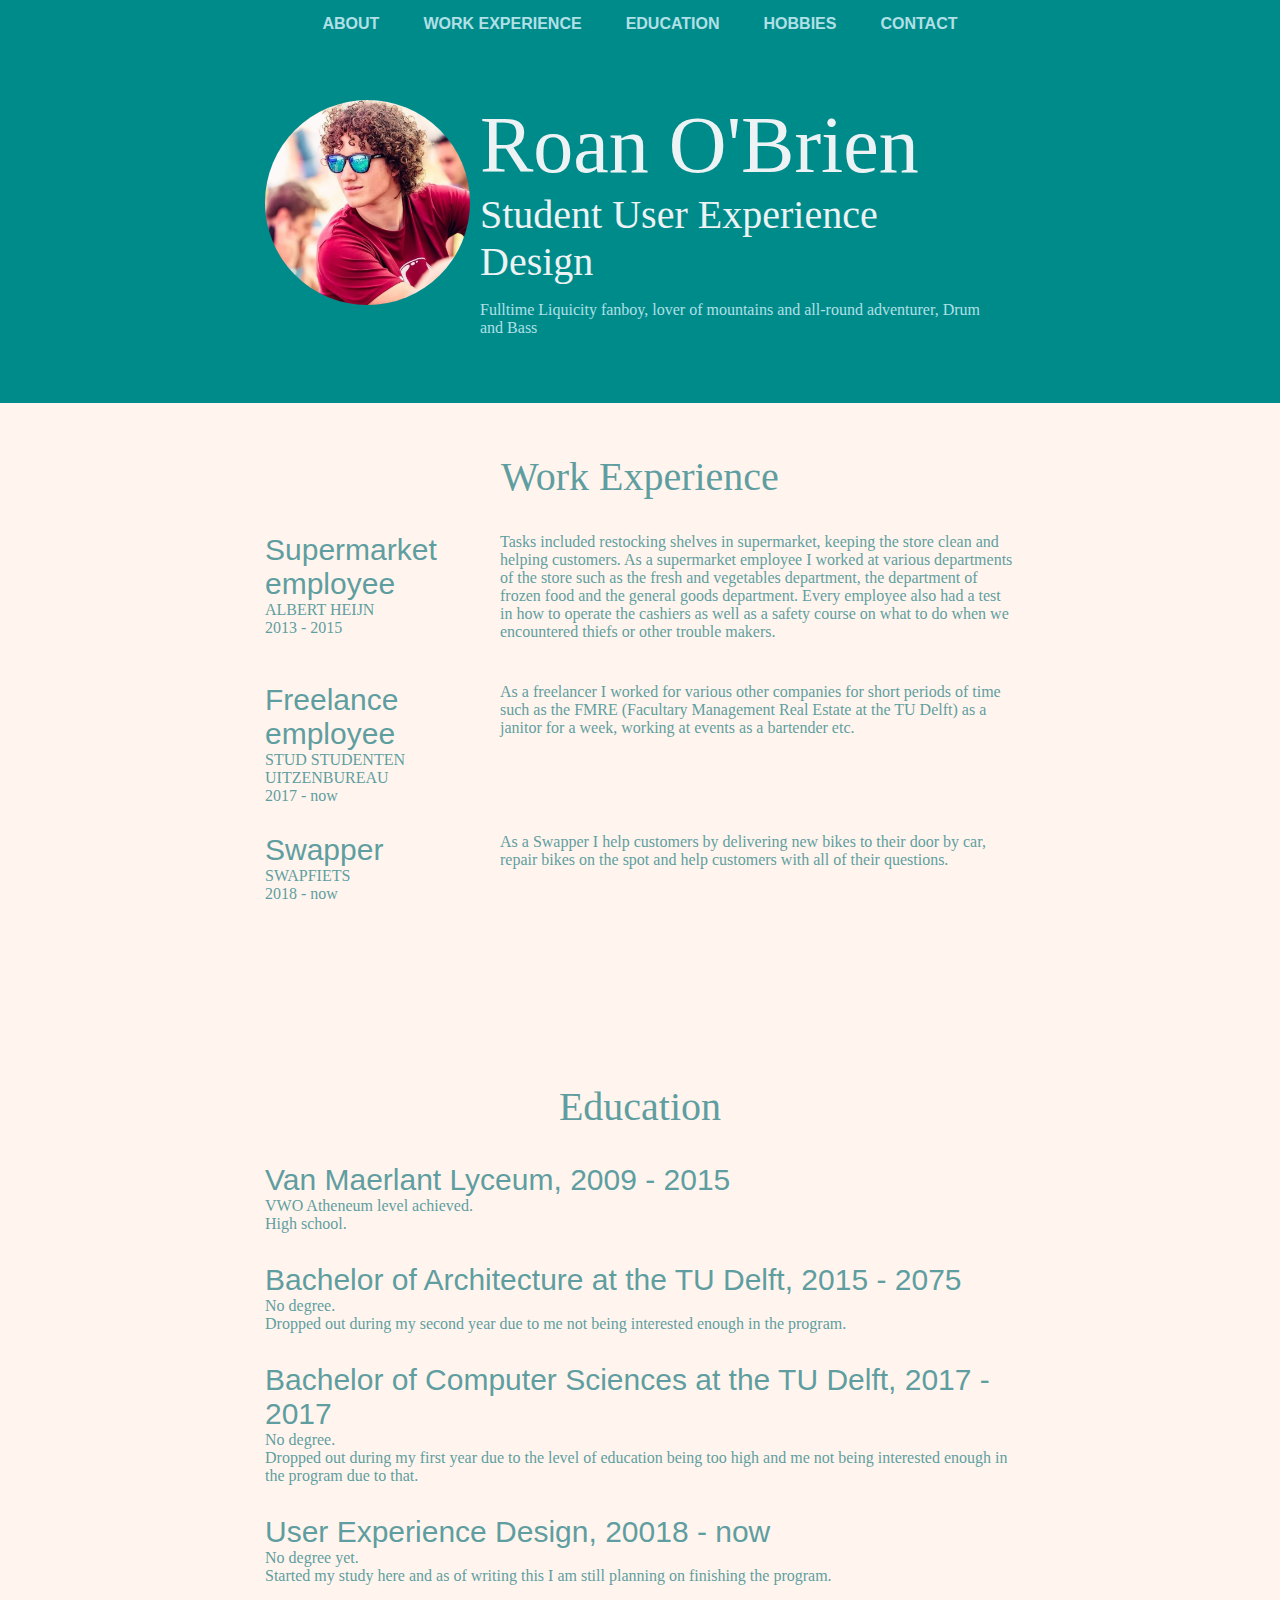
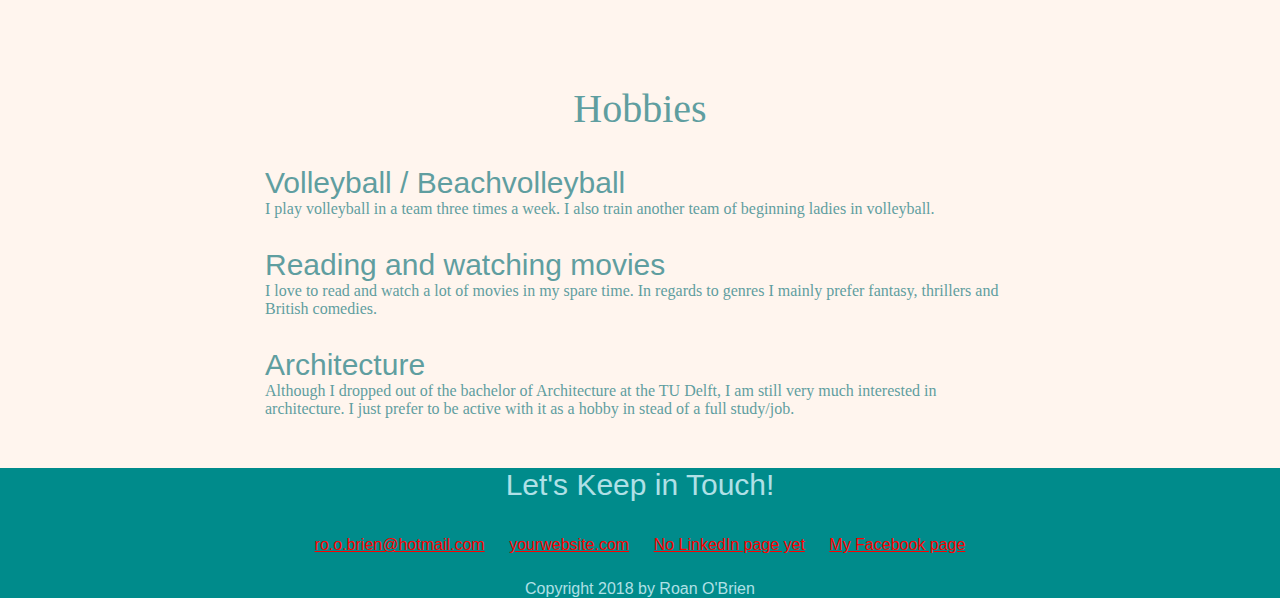
==== index.html @ 3ba65b80 "chapter 1 of training 2" ====
<!DOCTYPE html>
<html lang="en">

<head>
    <meta charset="UTF-8">
    <meta name="viewport" content="width=device-width, initial-scale=1.0">
    <title>Roan O'Brien | Resume</title>
    <link href="https://fonts.googleapis.com/css?family=Kumar+One+Outline|Monoton|Tangerine" rel="stylesheet">
    <link rel="stylesheet" href="css/styles.css">
</head>

<body>
    <!-- // Intro -->
    <header id="about">
        <nav>
            <a href="#about">About</a>
            <a href="#work">Work Experience</a>
            <a href="#education">Education</a>
            <a href="#hobbies">Hobbies</a>
            <a href="#contact">Contact</a>
        </nav>
        <div class="content-wrap">
            <img class="profile-img column-narrow" src="images/pfliquicity.jpg" alt="Roan O'Brien">
            <div class="column-wide">
                <h1>Roan O'Brien</h1>
                <h2>Student User Experience Design</h2>
                <p>Fulltime Liquicity fanboy, lover of mountains and all-round adventurer, Drum and Bass</p>
            </div>
        </div>
    </header>

    <main>
        <!-- // Work Experience -->
        <section id="work" class="work">
            <div class="content-wrap">
                <h2 class="titleBackground">Work Experience</h2>
                <!-- Job Details: copy this whole block to add more jobs -->

                <div class="column-narrow">
                    <h3>Supermarket employee</h3>
                    <p class="uppercase">Albert Heijn</p>
                    <p>2013 - 2015</p>
                </div>

                <div class="column-wide job-description">
                    <p>Tasks included restocking shelves in supermarket, keeping the store clean and helping customers. As a supermarket employee I worked at various departments of the store such as the fresh and vegetables department, the department of frozen food and the general goods department. Every employee also had a test in how to operate the cashiers as well as a safety course on what to do when we encountered thiefs or other trouble makers. </p>
                </div>
            
            
                <div class="column-narrow">
                    <h3>Freelance employee</h3>
                    <p class="uppercase">Stud Studenten Uitzenbureau</p>
                    <p>2017 - now</p>
                </div>

                <div class="column-wide job-description">
                    <p>As a freelancer I worked for various other companies for short periods of time such as the FMRE (Facultary Management Real Estate at the TU Delft) as a janitor for a week, working at events as a bartender etc.</p>
                </div>
           
            
                <div class="column-narrow">
                    <h3>Swapper</h3>
                    <p class="uppercase">Swapfiets</p>
                    <p>2018 - now</p>
                </div>

                <div class="column-wide job-description">
                    <p>As a Swapper I help customers by delivering new bikes to their door by car, repair bikes on the spot and help customers with all of their questions.</p>
                </div>
                <!-- end of Job Details block. -->
            </div>
        </section>


        <!-- // Education -->
        <section id="education" class="education">
            <div class="content-wrap">
                <h2 class="titleBackground">Education</h2>

                <!-- School details: copy this whole block to add more schools. -->
                <h3>Van Maerlant Lyceum, 2009 - 2015</h3>
                <p>VWO Atheneum level achieved.</p>

                <p>High school.</p>

                <h3>Bachelor of Architecture at the TU Delft, 2015 - 2075</h3>
                <p>No degree.</p>

                <p>Dropped out during my second year due to me not being interested enough in the program.</p>

                <h3>Bachelor of Computer Sciences at the TU Delft, 2017 - 2017</h3>
                <p>No degree.</p>

                <p>Dropped out during my first year due to the level of education being too high and me not being interested enough in the program due to that.</p>

                <h3>User Experience Design, 20018 - now</h3>
                <p>No degree yet.</p>

                <p>Started my study here and as of writing this I am still planning on finishing the program.</p>
                <!-- End of school details. -->
            </div>
        </section>

        <section id="hobbies" class="hobbies">
            <div class="content-wrap">
                <h2 class="titleBackground">Hobbies</h2>

                <h3>Volleyball / Beachvolleyball</h3>
                <p>I play volleyball in a team three times a week. I also train another team of beginning ladies in volleyball.</p>

                <h3>Reading and watching movies</h3>
                <p>I love to read and watch a lot of movies in my spare time. In regards to genres I mainly prefer fantasy, thrillers and British comedies.</p>

                <h3>Architecture</h3>
                <p>Although I dropped out of the bachelor of Architecture at the TU Delft, I am still very much interested in architecture. I just prefer to be active with it as a hobby in stead of a full study/job.</p>
            </div>
        </section>
    </main>

    <!-- // Footer & contact info -->
    <footer id="contact">
        <h2 class="footerText">Let's Keep in Touch!</h2>

        <!-- Social media and contact links. Add or remove any networks. -->
        <div class="contact-info">
            <a href="mailto:ro.o.brien@hotmail.com">ro.o.brien@hotmail.com</a>
            <a href="http://yourwebsite.com" target="_blank">yourwebsite.com</a>
            <a href="#" target="_blank">No LinkedIn page yet</a>
            <a href="https://www.facebook.com/robo1357" target="_blank">My Facebook page</a>
        </div>

        <p>Copyright 2018 by Roan O'Brien</p>
    </footer>
</body>

</html>
---- css/styles.css ----
/* Global styles 
------------------------------------*/
/* border box fix */
html {
    box-sizing: border-box;
}

*,
*:before,
*:after {
    box-sizing: inherit;
}

body {
    font-family: 'Times New Roman', sans-serif;
    margin: 0;
    color: cadetblue;
}

a {
    color: red;
}

a:hover {
    text-decoration: none;
    color: white;
}

h1,
h2 {
    font-family: 'Algerian', cursive;
    font-weight: 400;
}

h1 {
    font-size: 80px;
}

h2 {
    font-size: 40px;
    margin-top: 0;
}

h3 {
    font-family: 'Arial', cursive;
    font-weight: 400;
    font-size: 30px;
    margin: 0;
}

.content-wrap {
    max-width: 850px;
    margin: 0 auto;
    padding: 50px;
    overflow: hidden;
}

.column-narrow {
    width: 30%;
    float: left;
    min-height: 150px;
}

.column-wide {
    width: 70%;
    float: left;
    min-height: 150px;
    padding-left: 10px;
}
.uppercase {
    text-transform: uppercase;
}


/* Header & Footer 
------------------------------------*/
header,
footer {
    background: Darkcyan;
    color: powderblue;
}

header h1,
header h2 {
    color: #EDF2F4;
    margin: 0;
}

/* Header styles only */
header {
    padding-top: 50px;
}

.profile-img {
    width: 205px;
    height: 205px;
    border-radius: 50%;
    float: left;
}

/* Footer styles only */
footer {
    text-align: center;
    font-family: 'Arial', cursive;
}

.contact-info a {
    padding: 10px;
    display: inline-block;
}

/*navigation
------------------------------------*/
nav {
    text-align: center;
    background: darkcyan;
    position: fixed;
    top: 0;
    width: 100%;
}
nav a {
    display: inline-block;
    padding: 15px 20px;
    text-decoration: none;
    text-transform: uppercase;
    font-weight: bold;
    font-family: 'Arial', sans-serif;
    color: powderblue;
}

/* Work Experience
------------------------------------*/
.work {
    background: seashell;
}
h3 ~ p {
    margin: 0;
}
.job-description p:first-of-type {
    margin-top: 0;
}


/* Education
------------------------------------*/
.education {
    background: seashell;
}
p + h3 {
    margin-top: 30px;
}


/* Hobbies
------------------------------------*/
.hobbies {
    background: seashell;
    margin: 0px;
}


/* Title background 
------------------------------------*/
.titleBackground {
    background: seashell;
    text-align: center;
}


.footerText {
    font-family: 'Arial', cursive;
    font-size: 30px;
}
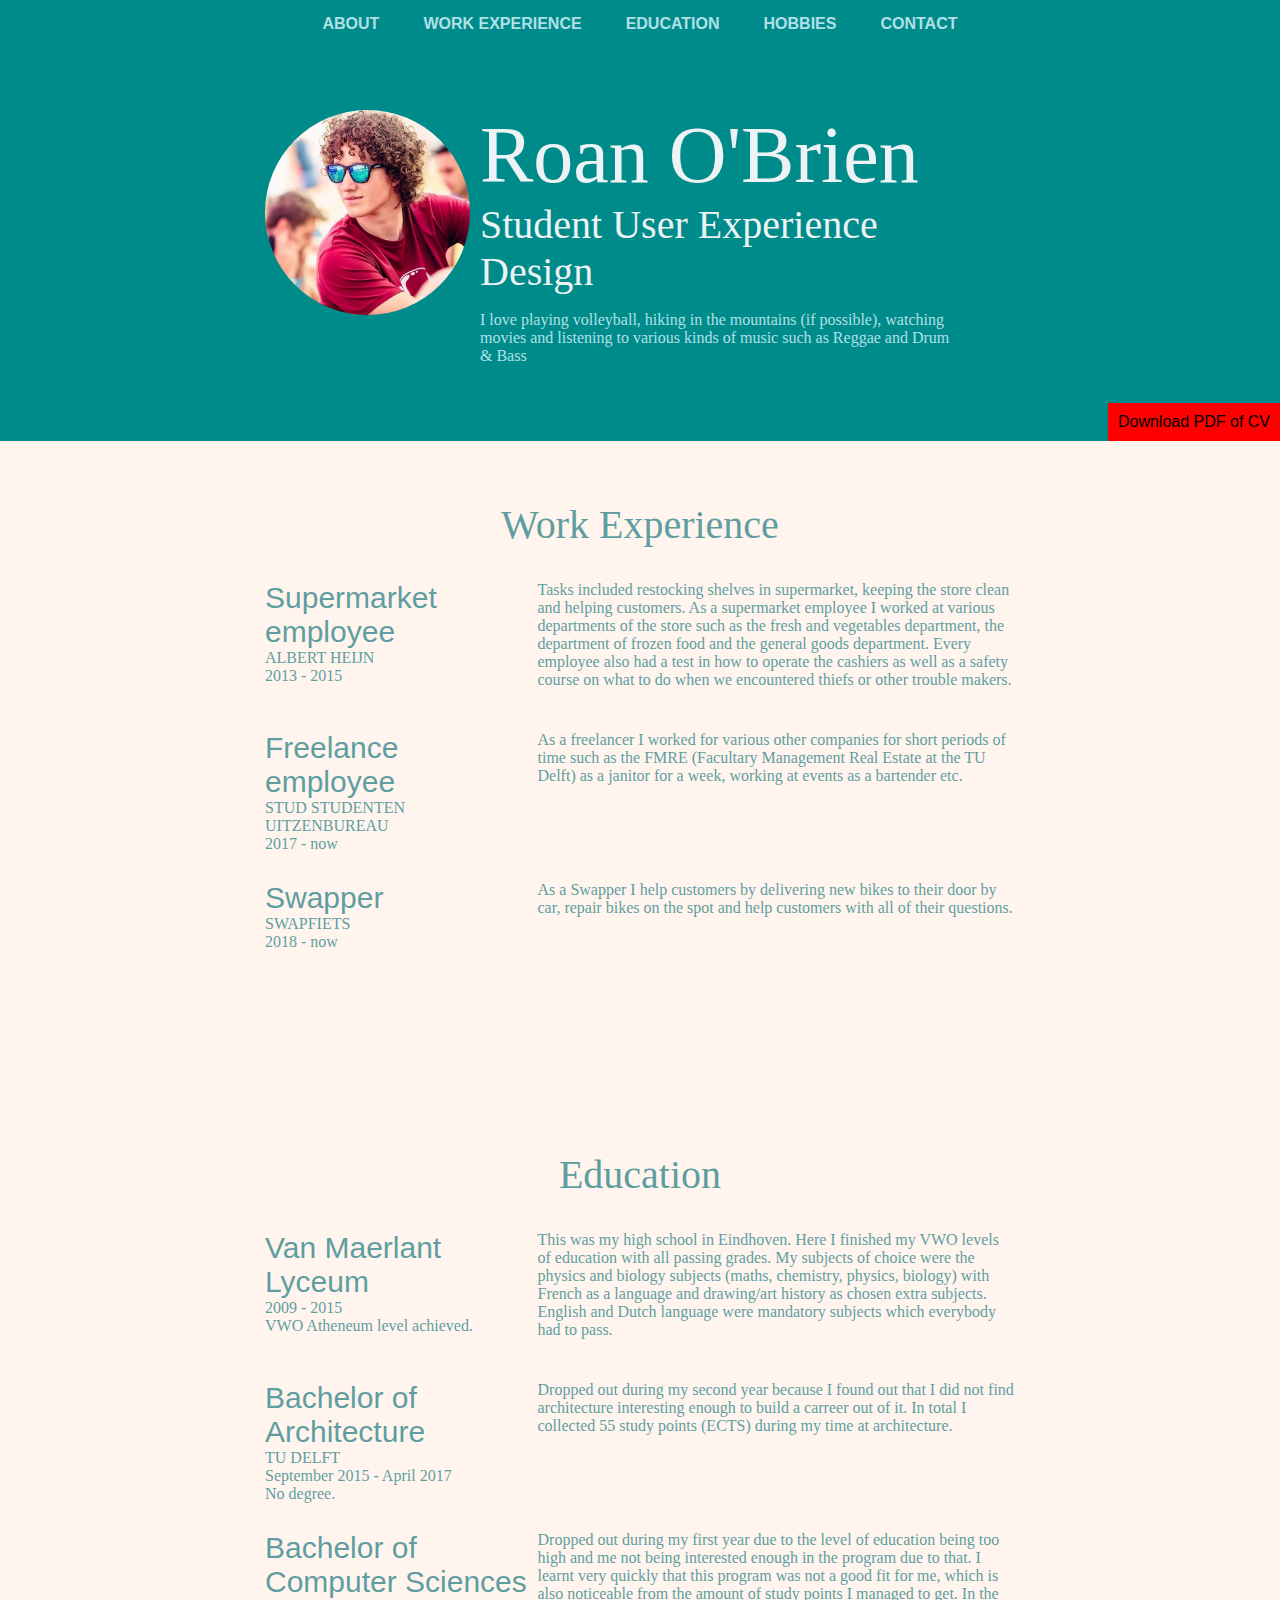
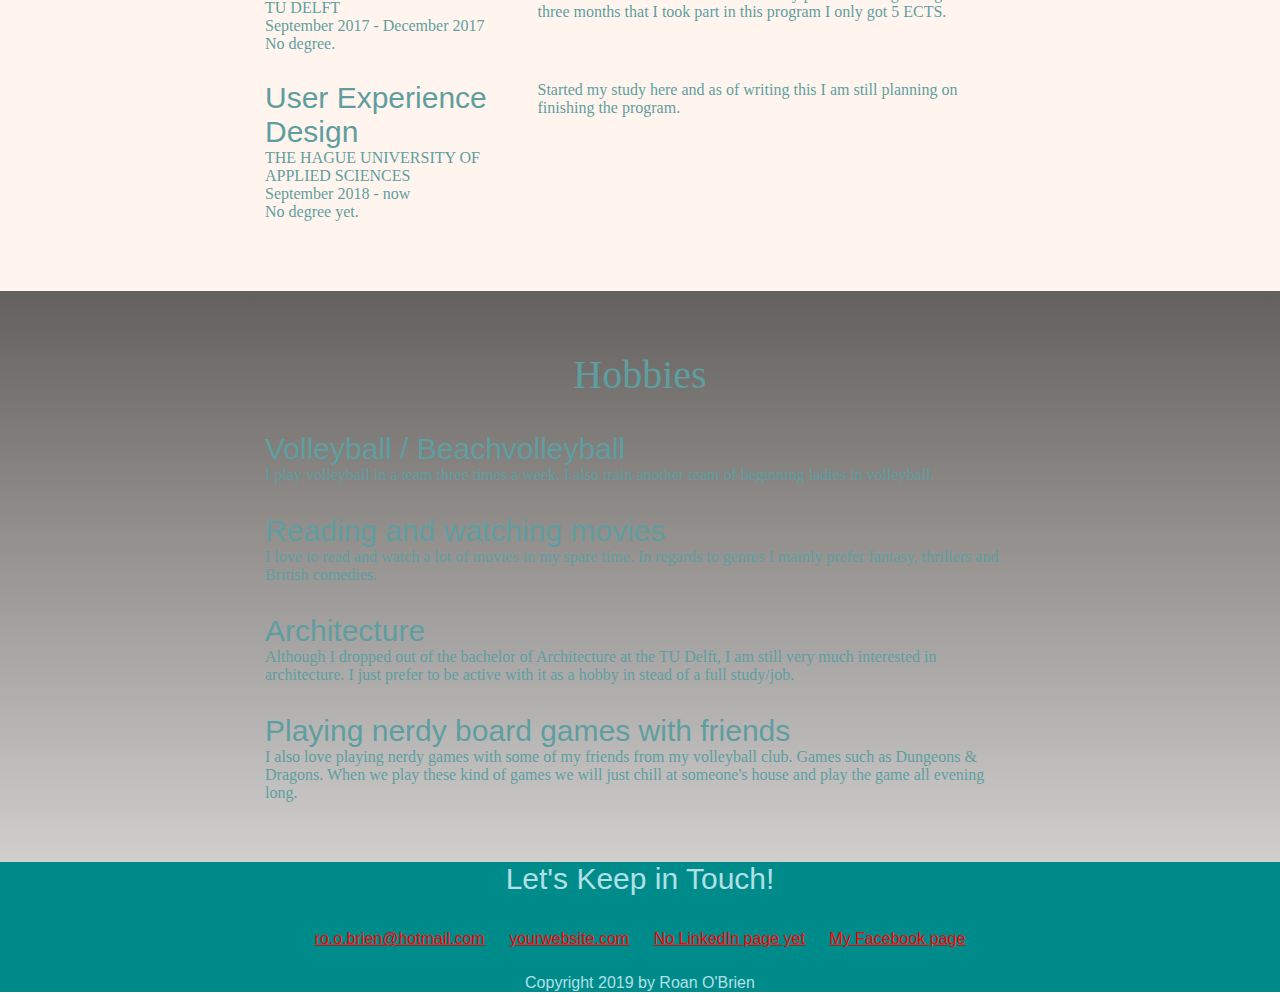
==== commit 586fcdcd: "First commit" ====
--- a/index.html
+++ b/index.html
@@ -20,13 +20,14 @@
             <a href="#contact">Contact</a>
         </nav>
         <div class="content-wrap">
-            <img class="profile-img column-narrow" src="images/pfliquicity.jpg" alt="Roan O'Brien">
+            <img class="profile-img" src="images/pfliquicity.jpg" alt="Roan O'Brien">
             <div class="column-wide">
                 <h1>Roan O'Brien</h1>
                 <h2>Student User Experience Design</h2>
-                <p>Fulltime Liquicity fanboy, lover of mountains and all-round adventurer, Drum and Bass</p>
+                <p>I love playing volleyball, hiking in the mountains (if possible), watching movies and listening to various kinds of music such as Reggae and Drum &amp; Bass</p>
             </div>
         </div>
+        <a href="CVroan.pdf" class="btn download" target="_blank">Download PDF of CV</a>
     </header>
 
     <main>
@@ -45,8 +46,8 @@
                 <div class="column-wide job-description">
                     <p>Tasks included restocking shelves in supermarket, keeping the store clean and helping customers. As a supermarket employee I worked at various departments of the store such as the fresh and vegetables department, the department of frozen food and the general goods department. Every employee also had a test in how to operate the cashiers as well as a safety course on what to do when we encountered thiefs or other trouble makers. </p>
                 </div>
-            
-            
+
+
                 <div class="column-narrow">
                     <h3>Freelance employee</h3>
                     <p class="uppercase">Stud Studenten Uitzenbureau</p>
@@ -56,8 +57,8 @@
                 <div class="column-wide job-description">
                     <p>As a freelancer I worked for various other companies for short periods of time such as the FMRE (Facultary Management Real Estate at the TU Delft) as a janitor for a week, working at events as a bartender etc.</p>
                 </div>
-           
-            
+
+
                 <div class="column-narrow">
                     <h3>Swapper</h3>
                     <p class="uppercase">Swapfiets</p>
@@ -78,26 +79,49 @@
                 <h2 class="titleBackground">Education</h2>
 
                 <!-- School details: copy this whole block to add more schools. -->
-                <h3>Van Maerlant Lyceum, 2009 - 2015</h3>
-                <p>VWO Atheneum level achieved.</p>
+                <div class="column-narrow">
+                    <h3>Van Maerlant Lyceum</h3> 
+                    <p>2009 - 2015</p>
+                    <p>VWO Atheneum level achieved.</p>
+                </div>
+                
+                <div class="column-wide job-description">
+                    <p>This was my high school in Eindhoven. Here I finished my VWO levels of education with all passing grades. My subjects of choice were the physics and biology subjects (maths, chemistry, physics, biology) with French as a language and drawing/art history as chosen extra subjects. English and Dutch language were mandatory subjects which everybody had to pass.</p>
+                </div>    
 
-                <p>High school.</p>
+                <div class="column-narrow">
+                    <h3>Bachelor of Architecture</h3>
+                    <p class="uppercase">TU Delft</p>
+                    <p>September 2015 - April 2017</p>
+                    <p>No degree.</p>
+                </div>
 
-                <h3>Bachelor of Architecture at the TU Delft, 2015 - 2075</h3>
-                <p>No degree.</p>
+                <div class="column-wide job-description">
+                    <p>Dropped out during my second year because I found out that I did not find architecture interesting enough to build a carreer out of it. In total I collected 55 study points (ECTS) during my time at architecture. </p>
+                </div>
 
-                <p>Dropped out during my second year due to me not being interested enough in the program.</p>
+                <div class="column-narrow">
+                    <h3>Bachelor of Computer Sciences</h3>
+                    <p class="uppercase">TU Delft</p>
+                    <p>September 2017 - December 2017</p>
+                    <p>No degree.</p>
+                </div>
 
-                <h3>Bachelor of Computer Sciences at the TU Delft, 2017 - 2017</h3>
-                <p>No degree.</p>
+                <div class="column-wide job-description">
+                    <p>Dropped out during my first year due to the level of education being too high and me not being interested enough in the program due to that. I learnt very quickly that this program was not a good fit for me, which is also noticeable from the amount of study points I managed to get. In the three months that I took part in this program I only got 5 ECTS.</p>
+                </div>
 
-                <p>Dropped out during my first year due to the level of education being too high and me not being interested enough in the program due to that.</p>
+                <div class="column-narrow">
+                    <h3>User Experience Design</h3> 
+                    <p class="uppercase">The Hague University of Applied Sciences</p>
+                    <p>September 2018 - now</p>
+                    <p>No degree yet.</p>
+                </div>
 
-                <h3>User Experience Design, 20018 - now</h3>
-                <p>No degree yet.</p>
-
-                <p>Started my study here and as of writing this I am still planning on finishing the program.</p>
+                <div class="column-wide job-description">
+                    <p>Started my study here and as of writing this I am still planning on finishing the program.</p>
                 <!-- End of school details. -->
+                </div>
             </div>
         </section>
 
@@ -113,6 +137,9 @@
 
                 <h3>Architecture</h3>
                 <p>Although I dropped out of the bachelor of Architecture at the TU Delft, I am still very much interested in architecture. I just prefer to be active with it as a hobby in stead of a full study/job.</p>
+                
+                <h3>Playing nerdy board games with friends</h3>
+                <p>I also love playing nerdy games with some of my friends from my volleyball club. Games such as Dungeons &amp; Dragons. When we play these kind of games we will just chill at someone's house and play the game all evening long. </p>
             </div>
         </section>
     </main>
@@ -129,8 +156,8 @@
             <a href="https://www.facebook.com/robo1357" target="_blank">My Facebook page</a>
         </div>
 
-        <p>Copyright 2018 by Roan O'Brien</p>
+        <p>Copyright 2019 by Roan O'Brien</p>
     </footer>
 </body>
 
-</html>
+</html>--- a/css/styles.css
+++ b/css/styles.css
@@ -26,6 +26,10 @@
     color: white;
 }
 
+a:visited {
+    text-decoration: underline;
+}
+
 h1,
 h2 {
     font-family: 'Algerian', cursive;
@@ -51,24 +55,21 @@
 .content-wrap {
     max-width: 850px;
     margin: 0 auto;
-    padding: 50px;
+    padding: 60px 50px;
     overflow: hidden;
 }
 
-.column-narrow {
-    width: 30%;
-    float: left;
-    min-height: 150px;
-}
-
-.column-wide {
-    width: 70%;
-    float: left;
-    min-height: 150px;
-    padding-left: 10px;
-}
 .uppercase {
     text-transform: uppercase;
+}
+
+.btn {
+    text-decoration: none;
+    background: red;
+    color: black;
+    padding: 10px;
+    display: inline-block;
+    font-family: 'Arial', sans-serif;
 }
 
 
@@ -86,9 +87,11 @@
     margin: 0;
 }
 
+
 /* Header styles only */
 header {
     padding-top: 50px;
+    position: relative;
 }
 
 .profile-img {
@@ -98,6 +101,13 @@
     float: left;
 }
 
+.download {
+    position: absolute;
+    bottom: 0;
+    right: 0;
+}
+
+
 /* Footer styles only */
 footer {
     text-align: center;
@@ -108,6 +118,7 @@
     padding: 10px;
     display: inline-block;
 }
+
 
 /*navigation
 ------------------------------------*/
@@ -118,6 +129,7 @@
     top: 0;
     width: 100%;
 }
+
 nav a {
     display: inline-block;
     padding: 15px 20px;
@@ -128,14 +140,21 @@
     color: powderblue;
 }
 
+nav a:visited {
+    background: black;
+}
+
+
 /* Work Experience
 ------------------------------------*/
 .work {
     background: seashell;
 }
+
 h3 ~ p {
     margin: 0;
 }
+
 .job-description p:first-of-type {
     margin-top: 0;
 }
@@ -146,6 +165,7 @@
 .education {
     background: seashell;
 }
+
 p + h3 {
     margin-top: 30px;
 }
@@ -154,7 +174,8 @@
 /* Hobbies
 ------------------------------------*/
 .hobbies {
-    background: seashell;
+    background: linear-gradient(rgba(100, 96, 93, 2.0), rgba(100, 96, 93, 0.3)), url(../images/boodlogo.jpg) no-repeat fixed;
+    background-size: cover;
     margin: 0px;
 }
 
@@ -162,7 +183,6 @@
 /* Title background 
 ------------------------------------*/
 .titleBackground {
-    background: seashell;
     text-align: center;
 }
 
@@ -171,3 +191,33 @@
     font-family: 'Arial', cursive;
     font-size: 30px;
 }
+
+
+/* Media Queries
+------------------------------------*/
+@media (min-width: 900px) {
+
+    .column-narrow {
+        width: 35%;
+        float: left;
+        min-height: 150px;
+    }
+
+    .column-wide {
+        width: 65%;
+        float: left;
+        min-height: 150px;
+        padding-left: 10px;
+    }
+}
+
+@media (max-width: 899px) {
+    header {
+        text-align: center;
+    }
+
+    .profile-img {
+        width: 150px;
+        height: 150px;
+    }
+}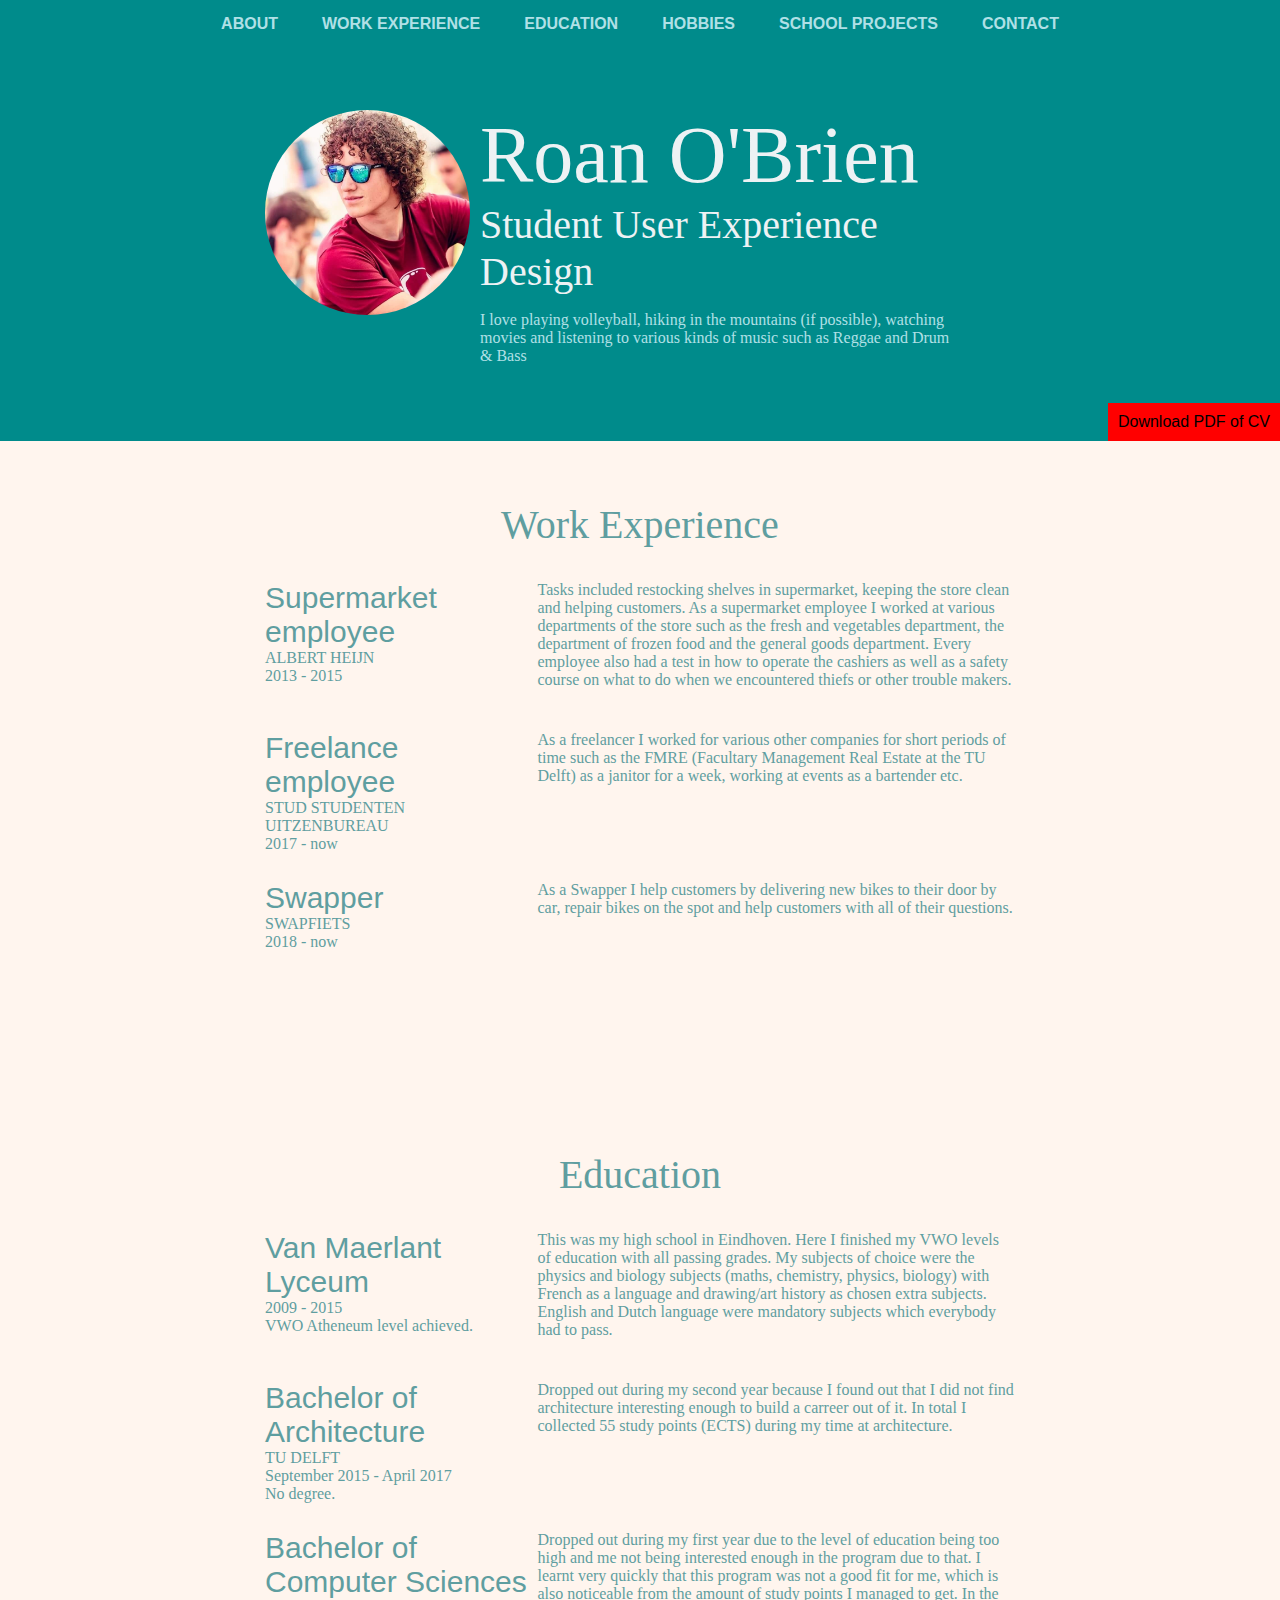
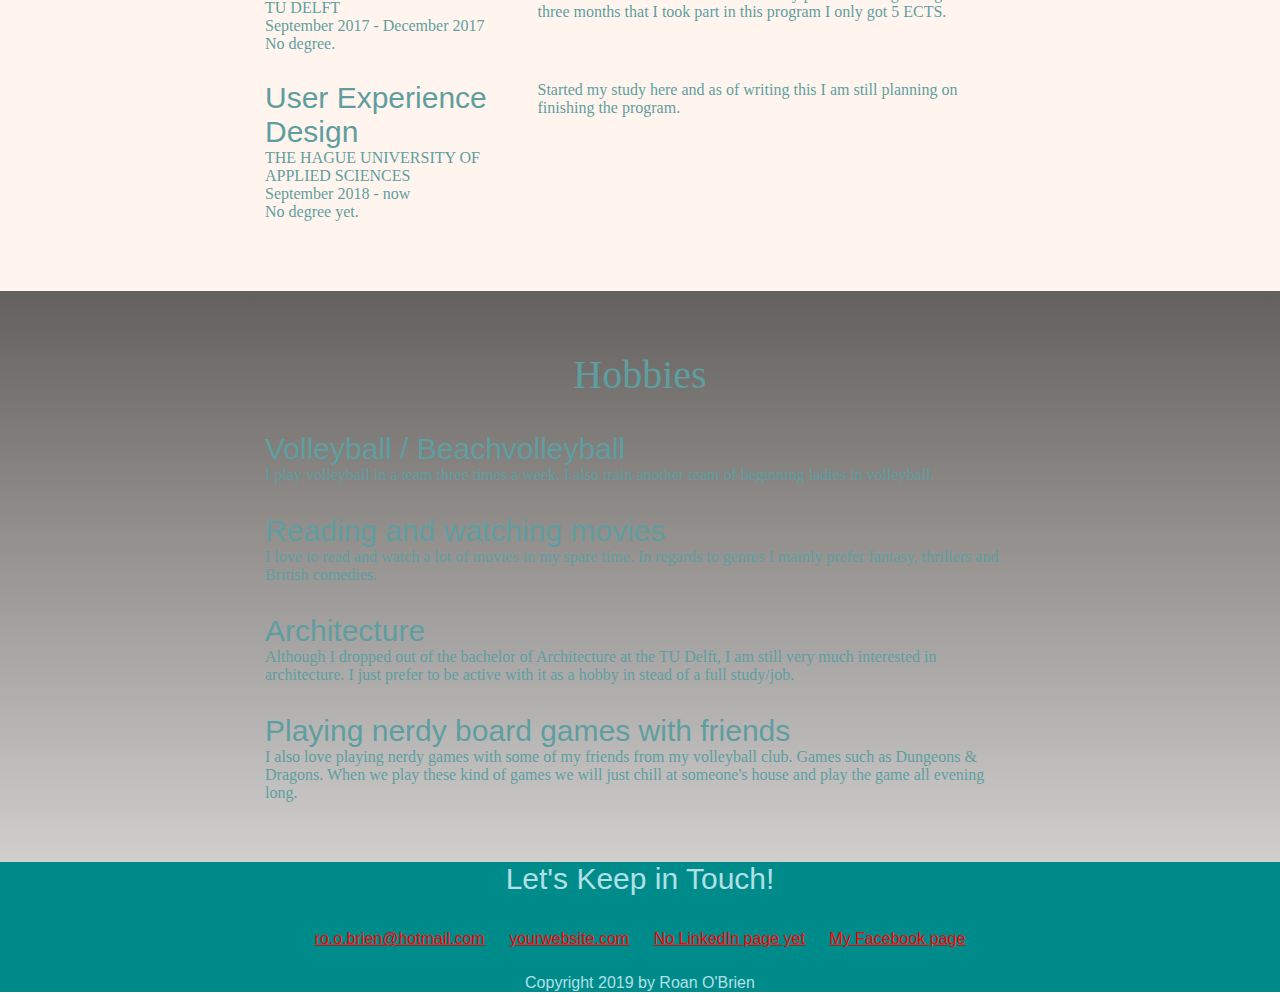
==== commit d368a561: "commit 2" ====
--- a/index.html
+++ b/index.html
@@ -17,6 +17,7 @@
             <a href="#work">Work Experience</a>
             <a href="#education">Education</a>
             <a href="#hobbies">Hobbies</a>
+            <a href="projects.html" title="School projects">School projects</a>
             <a href="#contact">Contact</a>
         </nav>
         <div class="content-wrap">
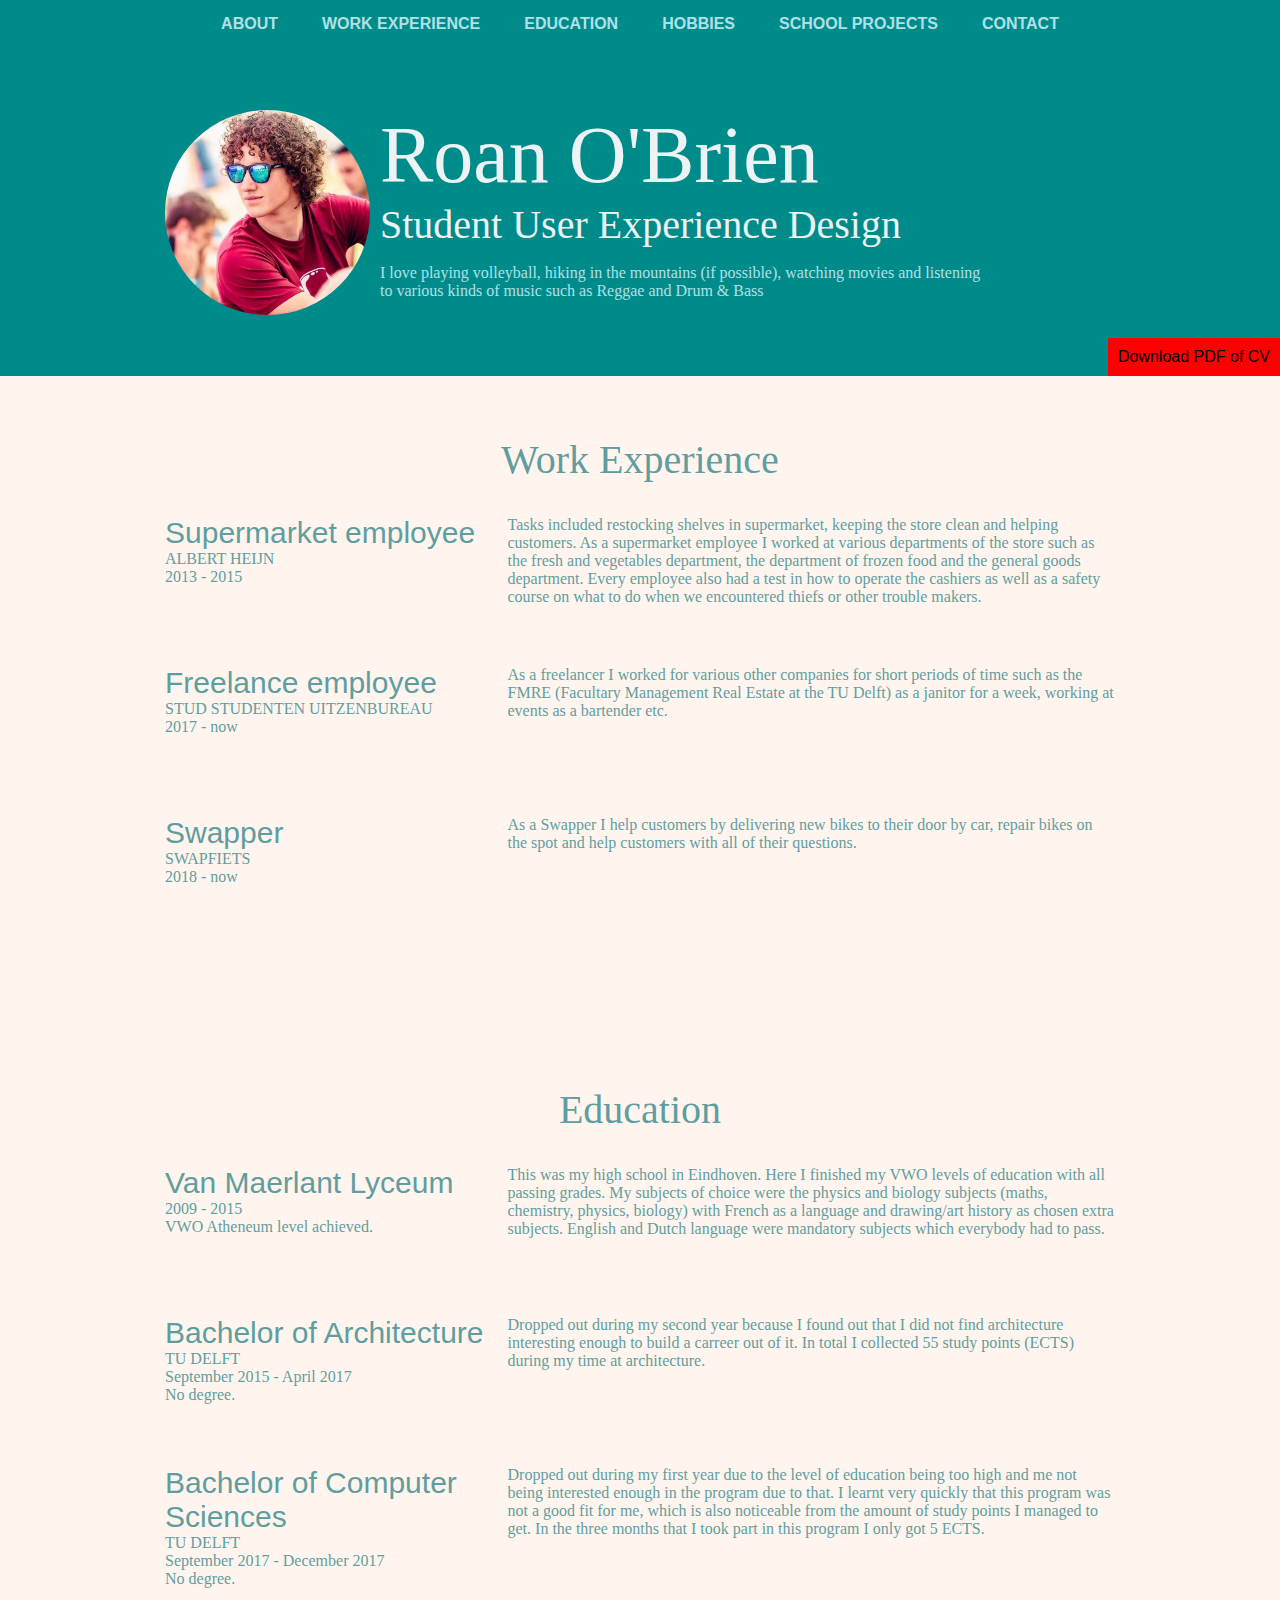
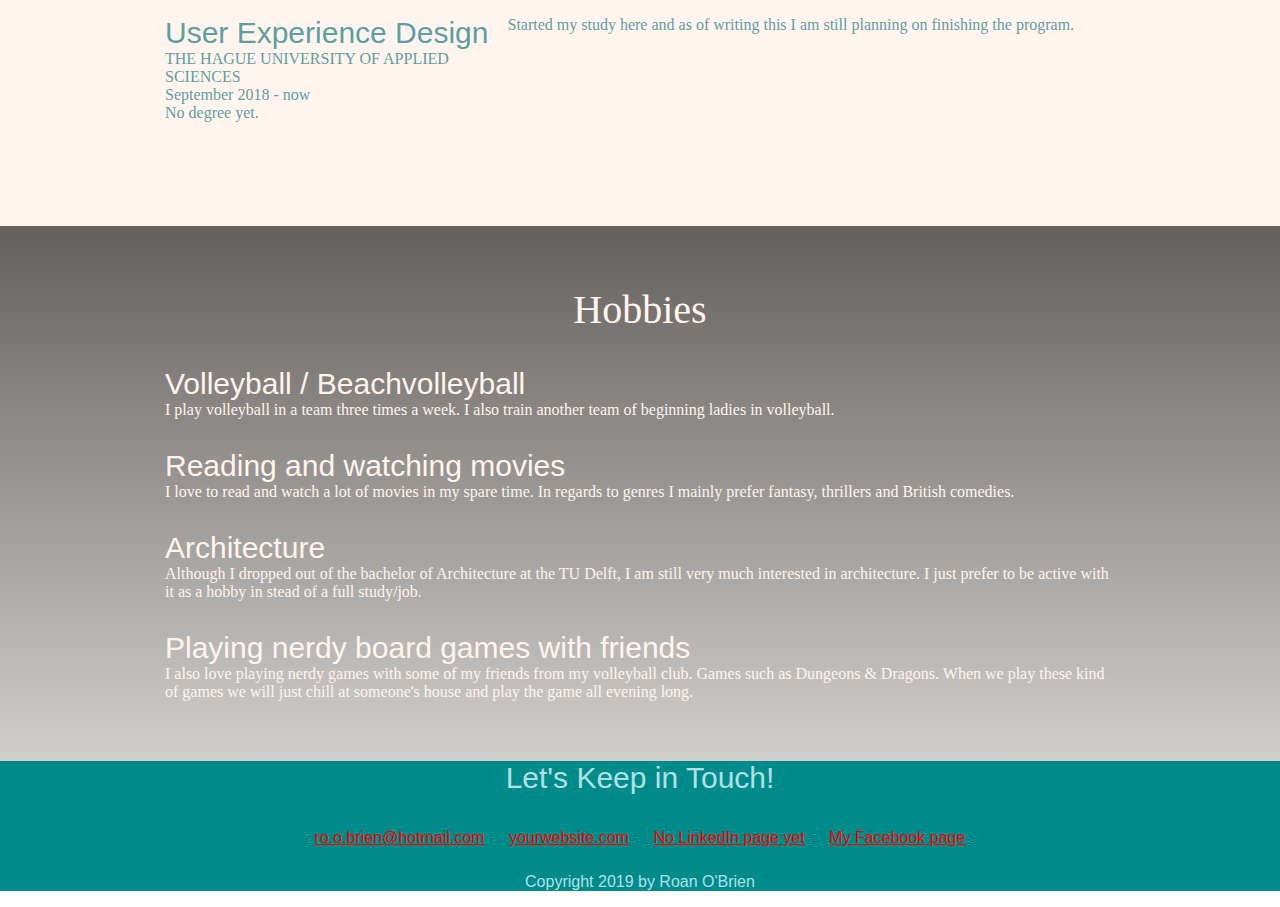
==== commit 2da0ebc5: "added some stuff, did some effects" ====
--- a/index.html
+++ b/index.html
@@ -12,7 +12,7 @@
 <body>
     <!-- // Intro -->
     <header id="about">
-        <nav>
+        <nav class="nav1">
             <a href="#about">About</a>
             <a href="#work">Work Experience</a>
             <a href="#education">Education</a>
@@ -81,14 +81,14 @@
 
                 <!-- School details: copy this whole block to add more schools. -->
                 <div class="column-narrow">
-                    <h3>Van Maerlant Lyceum</h3> 
+                    <h3>Van Maerlant Lyceum</h3>
                     <p>2009 - 2015</p>
                     <p>VWO Atheneum level achieved.</p>
                 </div>
-                
+
                 <div class="column-wide job-description">
                     <p>This was my high school in Eindhoven. Here I finished my VWO levels of education with all passing grades. My subjects of choice were the physics and biology subjects (maths, chemistry, physics, biology) with French as a language and drawing/art history as chosen extra subjects. English and Dutch language were mandatory subjects which everybody had to pass.</p>
-                </div>    
+                </div>
 
                 <div class="column-narrow">
                     <h3>Bachelor of Architecture</h3>
@@ -113,7 +113,7 @@
                 </div>
 
                 <div class="column-narrow">
-                    <h3>User Experience Design</h3> 
+                    <h3>User Experience Design</h3>
                     <p class="uppercase">The Hague University of Applied Sciences</p>
                     <p>September 2018 - now</p>
                     <p>No degree yet.</p>
@@ -121,7 +121,7 @@
 
                 <div class="column-wide job-description">
                     <p>Started my study here and as of writing this I am still planning on finishing the program.</p>
-                <!-- End of school details. -->
+                    <!-- End of school details. -->
                 </div>
             </div>
         </section>
@@ -138,7 +138,7 @@
 
                 <h3>Architecture</h3>
                 <p>Although I dropped out of the bachelor of Architecture at the TU Delft, I am still very much interested in architecture. I just prefer to be active with it as a hobby in stead of a full study/job.</p>
-                
+
                 <h3>Playing nerdy board games with friends</h3>
                 <p>I also love playing nerdy games with some of my friends from my volleyball club. Games such as Dungeons &amp; Dragons. When we play these kind of games we will just chill at someone's house and play the game all evening long. </p>
             </div>
--- a/css/styles.css
+++ b/css/styles.css
@@ -53,10 +53,22 @@
 }
 
 .content-wrap {
-    max-width: 850px;
+    max-width: 1050px;
     margin: 0 auto;
     padding: 60px 50px;
     overflow: hidden;
+}
+
+.content-wrap2 {
+    max-width: 1050px;
+    margin: 0 auto;
+    padding: 60px 0px;
+    overflow: hidden;
+    padding-right: 100px;
+    padding-bottom: 20px;
+}
+.shadow {
+    box-shadow: 0px 8px 16px 8px rgba(0,0,0,0.2);
 }
 
 .uppercase {
@@ -124,10 +136,13 @@
 ------------------------------------*/
 nav {
     text-align: center;
-    background: darkcyan;
     position: fixed;
     top: 0;
     width: 100%;
+}
+
+.nav1 {
+    background: darkcyan;
 }
 
 nav a {
@@ -140,9 +155,24 @@
     color: powderblue;
 }
 
-nav a:visited {
-    background: black;
-}
+nav a:hover {
+    background: cadetblue;
+}
+
+
+.nav2 {
+    background: seashell;
+    color: darkcyan;
+}
+
+.nav2 a {
+    color: darkcyan;
+}
+
+.nav2 a:hover {
+    color: white;
+}
+
 
 
 /* Work Experience
@@ -174,11 +204,50 @@
 /* Hobbies
 ------------------------------------*/
 .hobbies {
-    background: linear-gradient(rgba(100, 96, 93, 2.0), rgba(100, 96, 93, 0.3)), url(../images/boodlogo.jpg) no-repeat fixed;
+    background: linear-gradient(rgba(100, 96, 93, 2.0), rgba(100, 96, 93, 0.3)), url(../images/liquicity.png) no-repeat fixed center;
     background-size: cover;
     margin: 0px;
-}
-
+    color: seashell;
+}
+
+
+.design {
+    background: seashell;
+}
+
+.visual {
+    background: darkcyan;
+    color: seashell;
+}
+
+.bootcamp {
+    background: seashell;
+}
+
+.intro {
+    background: darkcyan;
+    color: seashell;
+}
+
+/*Pictures
+------------------------------------*/
+.pic-left {
+    width: 48%;
+    box-shadow: 0px 8px 16px 8px rgba(0,0,0,0.2);
+}
+
+.pic-right {
+    width: 48%;
+    float: right;
+    box-shadow: 0px 8px 16px 8px rgba(0,0,0,0.2);
+}
+
+.pic-center {
+    display: block;
+    margin-left: auto;
+    margin-right: auto;
+    width: 50%;
+}
 
 /* Title background 
 ------------------------------------*/
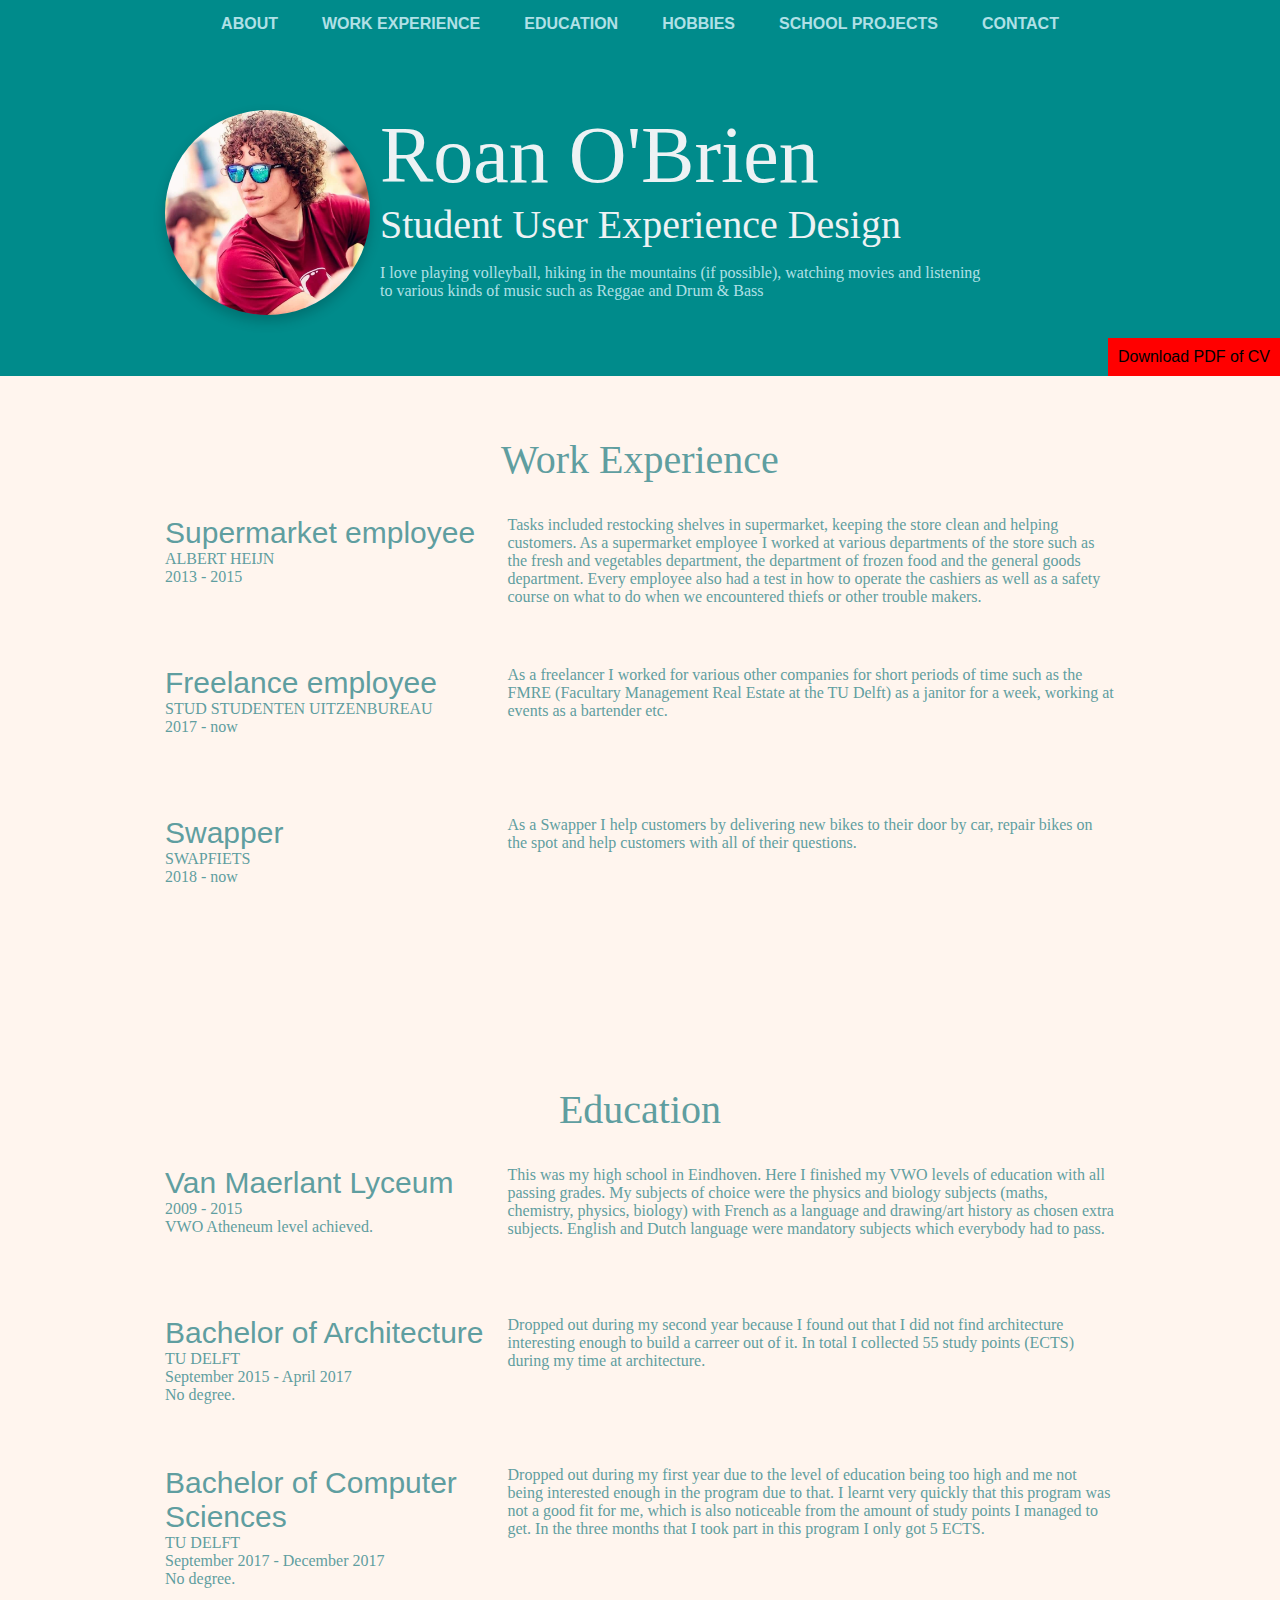
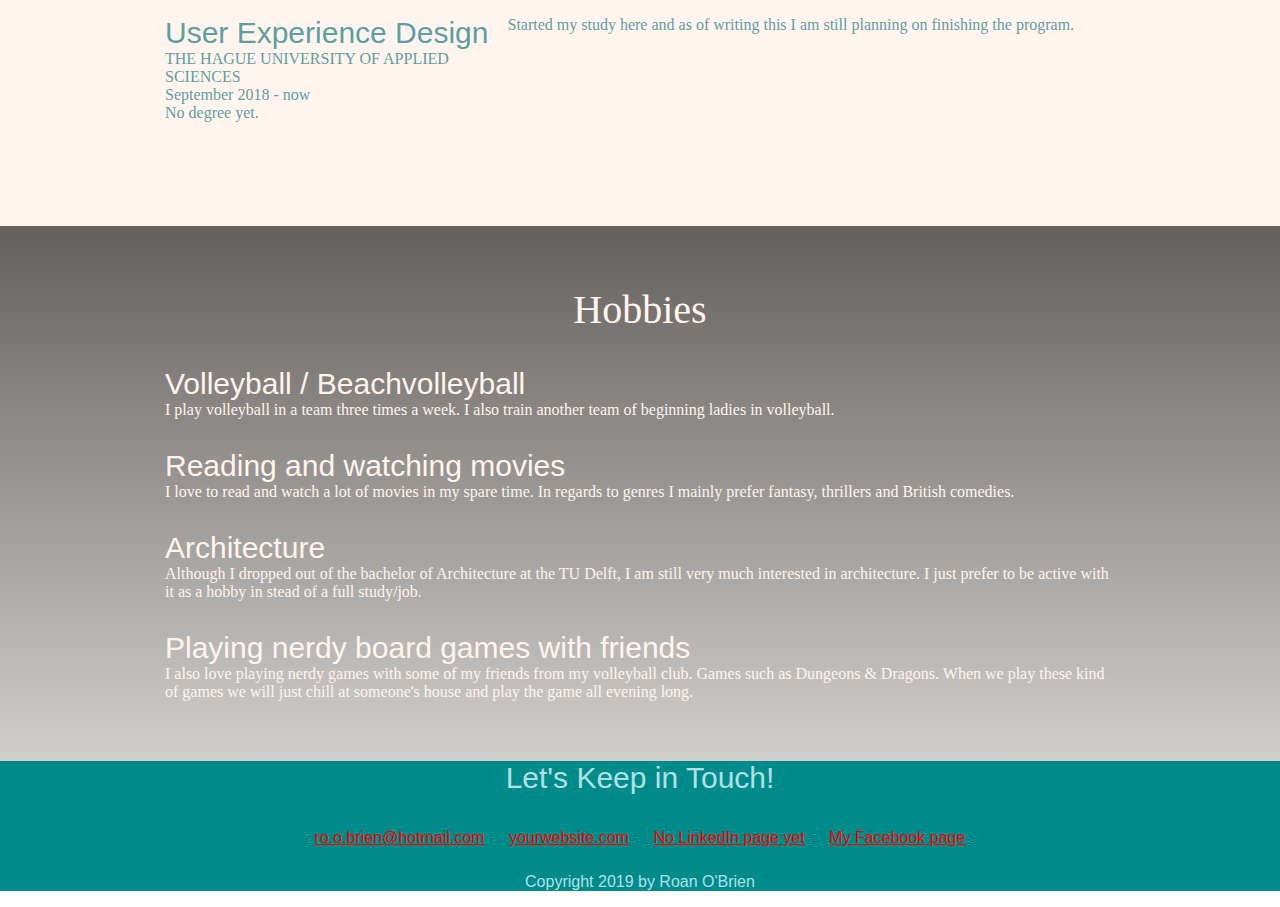
==== commit adb8ba57: "fixing some stuff, adding some stuff" ====
--- a/index.html
+++ b/index.html
@@ -11,7 +11,7 @@
 
 <body>
     <!-- // Intro -->
-    <header id="about">
+    <header class="header" id="about">
         <nav class="nav1">
             <a href="#about">About</a>
             <a href="#work">Work Experience</a>
@@ -21,7 +21,7 @@
             <a href="#contact">Contact</a>
         </nav>
         <div class="content-wrap">
-            <img class="profile-img" src="images/pfliquicity.jpg" alt="Roan O'Brien">
+            <img class="profile-img shadow" src="images/pfliquicity.jpg" alt="Roan O'Brien">
             <div class="column-wide">
                 <h1>Roan O'Brien</h1>
                 <h2>Student User Experience Design</h2>
--- a/css/styles.css
+++ b/css/styles.css
@@ -64,11 +64,11 @@
     margin: 0 auto;
     padding: 60px 0px;
     overflow: hidden;
-    padding-right: 100px;
+    padding-right: 10%;
     padding-bottom: 20px;
 }
 .shadow {
-    box-shadow: 0px 8px 16px 8px rgba(0,0,0,0.2);
+    box-shadow: 0px 6px 13px 0px rgba(0,0,0,0.2);
 }
 
 .uppercase {
@@ -87,7 +87,14 @@
 
 /* Header & Footer 
 ------------------------------------*/
-header,
+.header {
+    background: darkcyan;
+    color: powderblue;
+}
+.header2 {
+    background: seashell;
+    color: powderblue;
+}
 footer {
     background: Darkcyan;
     color: powderblue;
@@ -111,6 +118,16 @@
     height: 205px;
     border-radius: 50%;
     float: left;
+}
+
+.profile-img-small {
+    float: left;
+    position: fixed;
+    width: 40px;
+    height: 40px;
+    border-radius: 50%;
+    margin-left: 50px;
+    margin-top: 4px;
 }
 
 .download {
@@ -159,6 +176,10 @@
     background: cadetblue;
 }
 
+nav img {
+    float: left;
+}
+
 
 .nav2 {
     background: seashell;
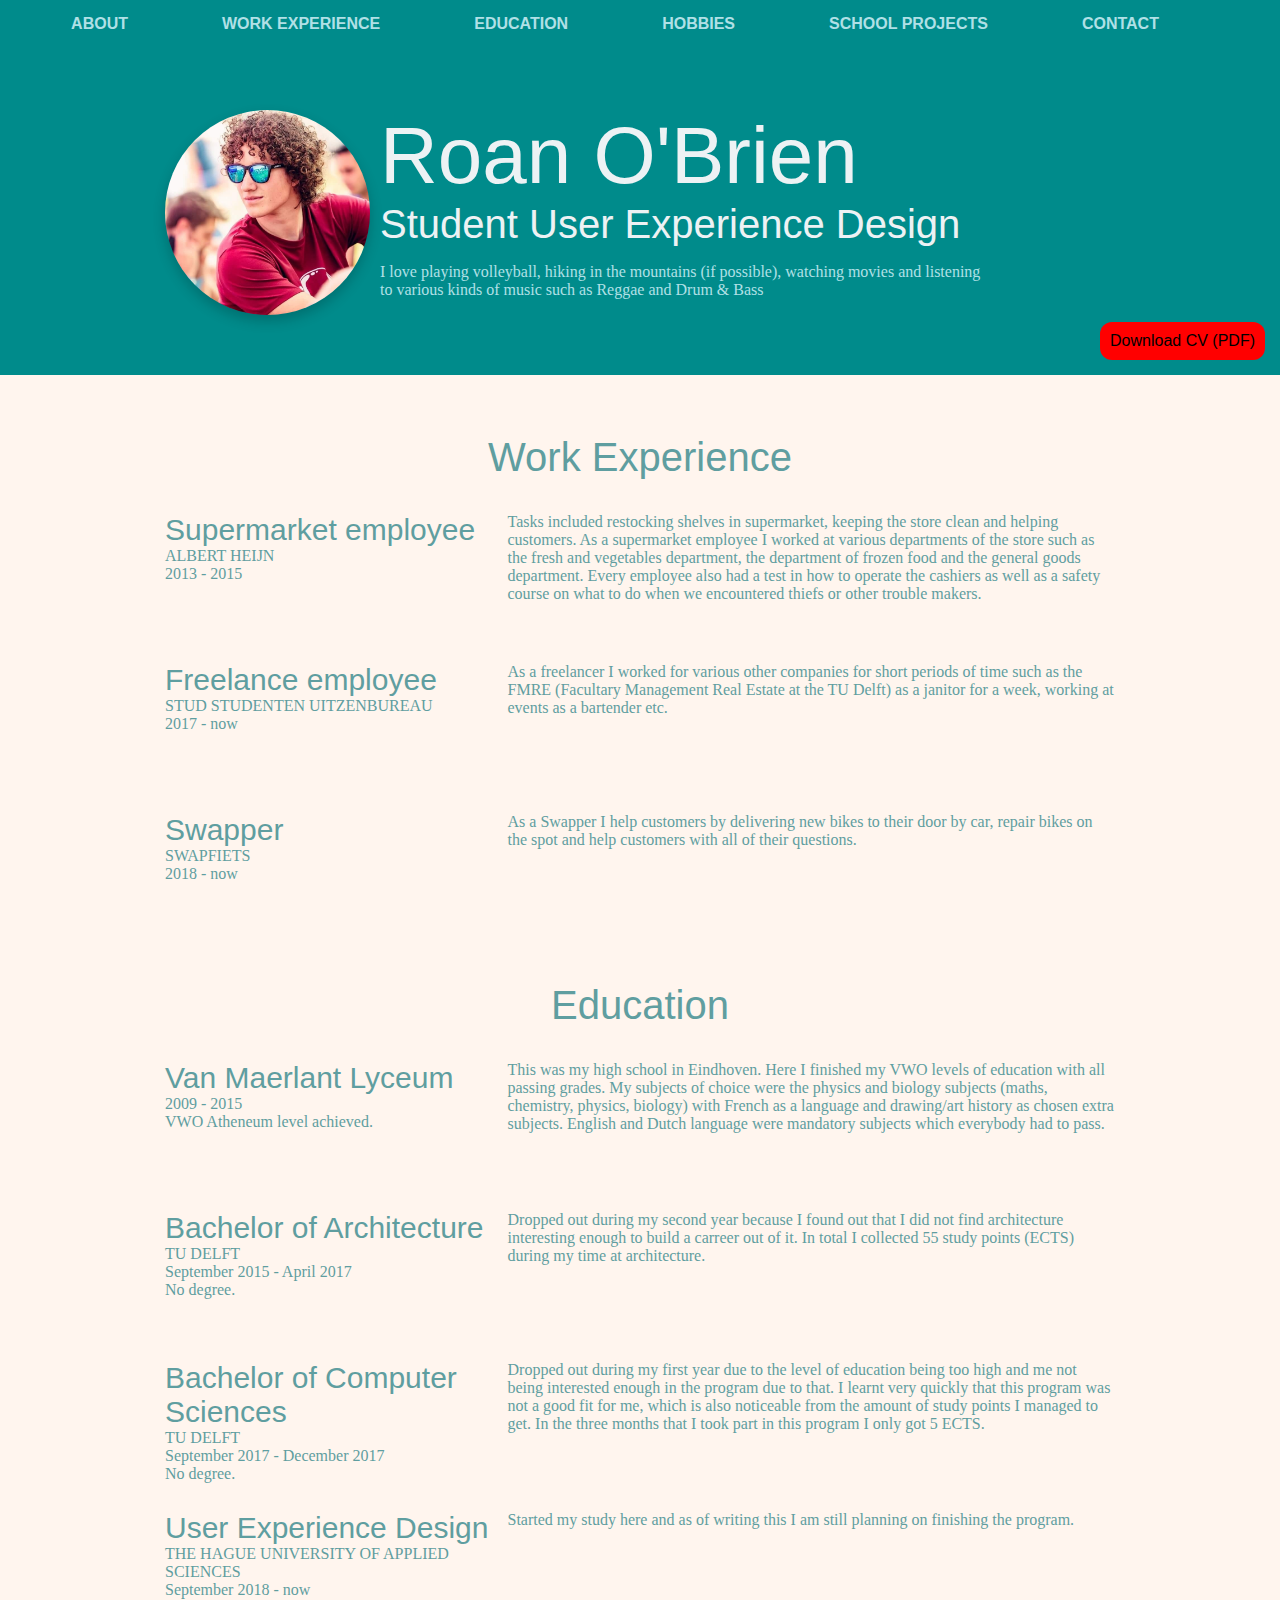
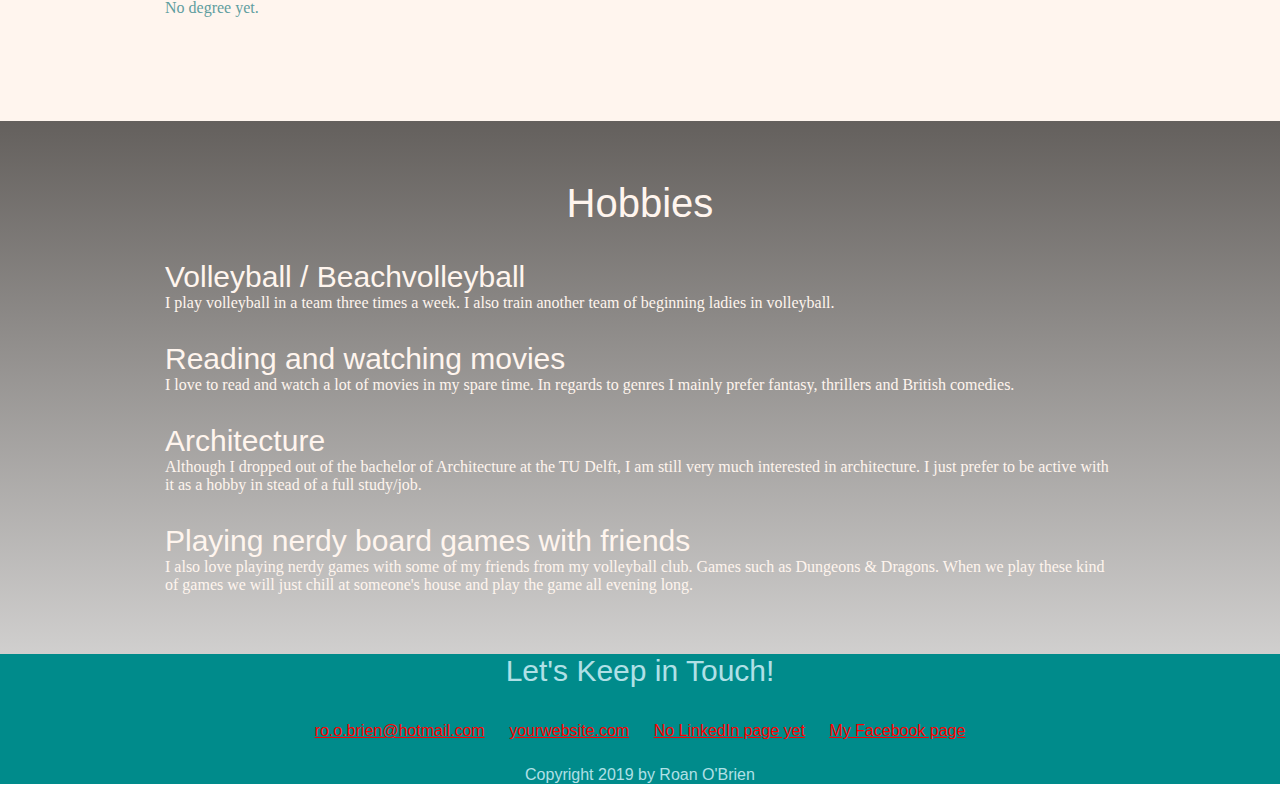
==== commit cf5cbec3: "Changed some things" ====
--- a/index.html
+++ b/index.html
@@ -28,7 +28,7 @@
                 <p>I love playing volleyball, hiking in the mountains (if possible), watching movies and listening to various kinds of music such as Reggae and Drum &amp; Bass</p>
             </div>
         </div>
-        <a href="CVroan.pdf" class="btn download" target="_blank">Download PDF of CV</a>
+        <a href="CVroan.pdf" class="btn download" target="_blank">Download CV (PDF)</a>
     </header>
 
     <main>
--- a/css/styles.css
+++ b/css/styles.css
@@ -32,7 +32,7 @@
 
 h1,
 h2 {
-    font-family: 'Algerian', cursive;
+    font-family: 'Quicksand', sans-serif;
     font-weight: 400;
 }
 
@@ -50,6 +50,10 @@
     font-weight: 400;
     font-size: 30px;
     margin: 0;
+}
+
+h4 {
+    margin-top: -30px;
 }
 
 .content-wrap {
@@ -70,6 +74,9 @@
 .shadow {
     box-shadow: 0px 6px 13px 0px rgba(0,0,0,0.2);
 }
+.rounded {
+    border-radius: 12px;
+}
 
 .uppercase {
     text-transform: uppercase;
@@ -82,6 +89,7 @@
     padding: 10px;
     display: inline-block;
     font-family: 'Arial', sans-serif;
+    border-radius: 12px;
 }
 
 
@@ -106,6 +114,15 @@
     margin: 0;
 }
 
+.darker-color {
+    color: darkcyan;
+    font-size: 55px;
+    text-align: center;
+}
+.center-text {
+    text-align: center;
+    font-size: 55px;
+}
 
 /* Header styles only */
 header {
@@ -122,7 +139,6 @@
 
 .profile-img-small {
     float: left;
-    position: fixed;
     width: 40px;
     height: 40px;
     border-radius: 50%;
@@ -134,6 +150,8 @@
     position: absolute;
     bottom: 0;
     right: 0;
+    margin-right: 15px;
+    margin-bottom: 15px;
 }
 
 
@@ -170,8 +188,8 @@
     font-weight: bold;
     font-family: 'Arial', sans-serif;
     color: powderblue;
-}
-
+    margin-right: 50px;
+}
 nav a:hover {
     background: cadetblue;
 }
@@ -185,15 +203,38 @@
     background: seashell;
     color: darkcyan;
 }
-
 .nav2 a {
     color: darkcyan;
 }
-
 .nav2 a:hover {
     color: white;
 }
 
+.link-specific{
+    display: inline-block;
+    padding: 15px 20px;
+    text-decoration: none;
+    text-transform: uppercase;
+    font-weight: bold;
+    font-family: 'Arial', sans-serif;
+    color: darkcyan;
+    margin-right: 50px;
+    margin-left: 20px;
+    margin-top: 20px;
+    margin-bottom: -20px;
+}
+.link-specific a{
+    color: seashell;
+    text-decoration: none;
+    background: darkcyan;
+    padding: 10px;
+    border-radius: 12px;
+}
+.link-specific a:hover {
+    color: white;
+    background: cadetblue;
+}
+
 
 
 /* Work Experience
@@ -215,6 +256,7 @@
 ------------------------------------*/
 .education {
     background: seashell;
+    margin-top: -100px;
 }
 
 p + h3 {
@@ -231,20 +273,18 @@
     color: seashell;
 }
 
-
+/*I know this is stupid
+-------------------------------------*/
 .design {
     background: seashell;
 }
-
 .visual {
     background: darkcyan;
     color: seashell;
 }
-
 .bootcamp {
     background: seashell;
 }
-
 .intro {
     background: darkcyan;
     color: seashell;
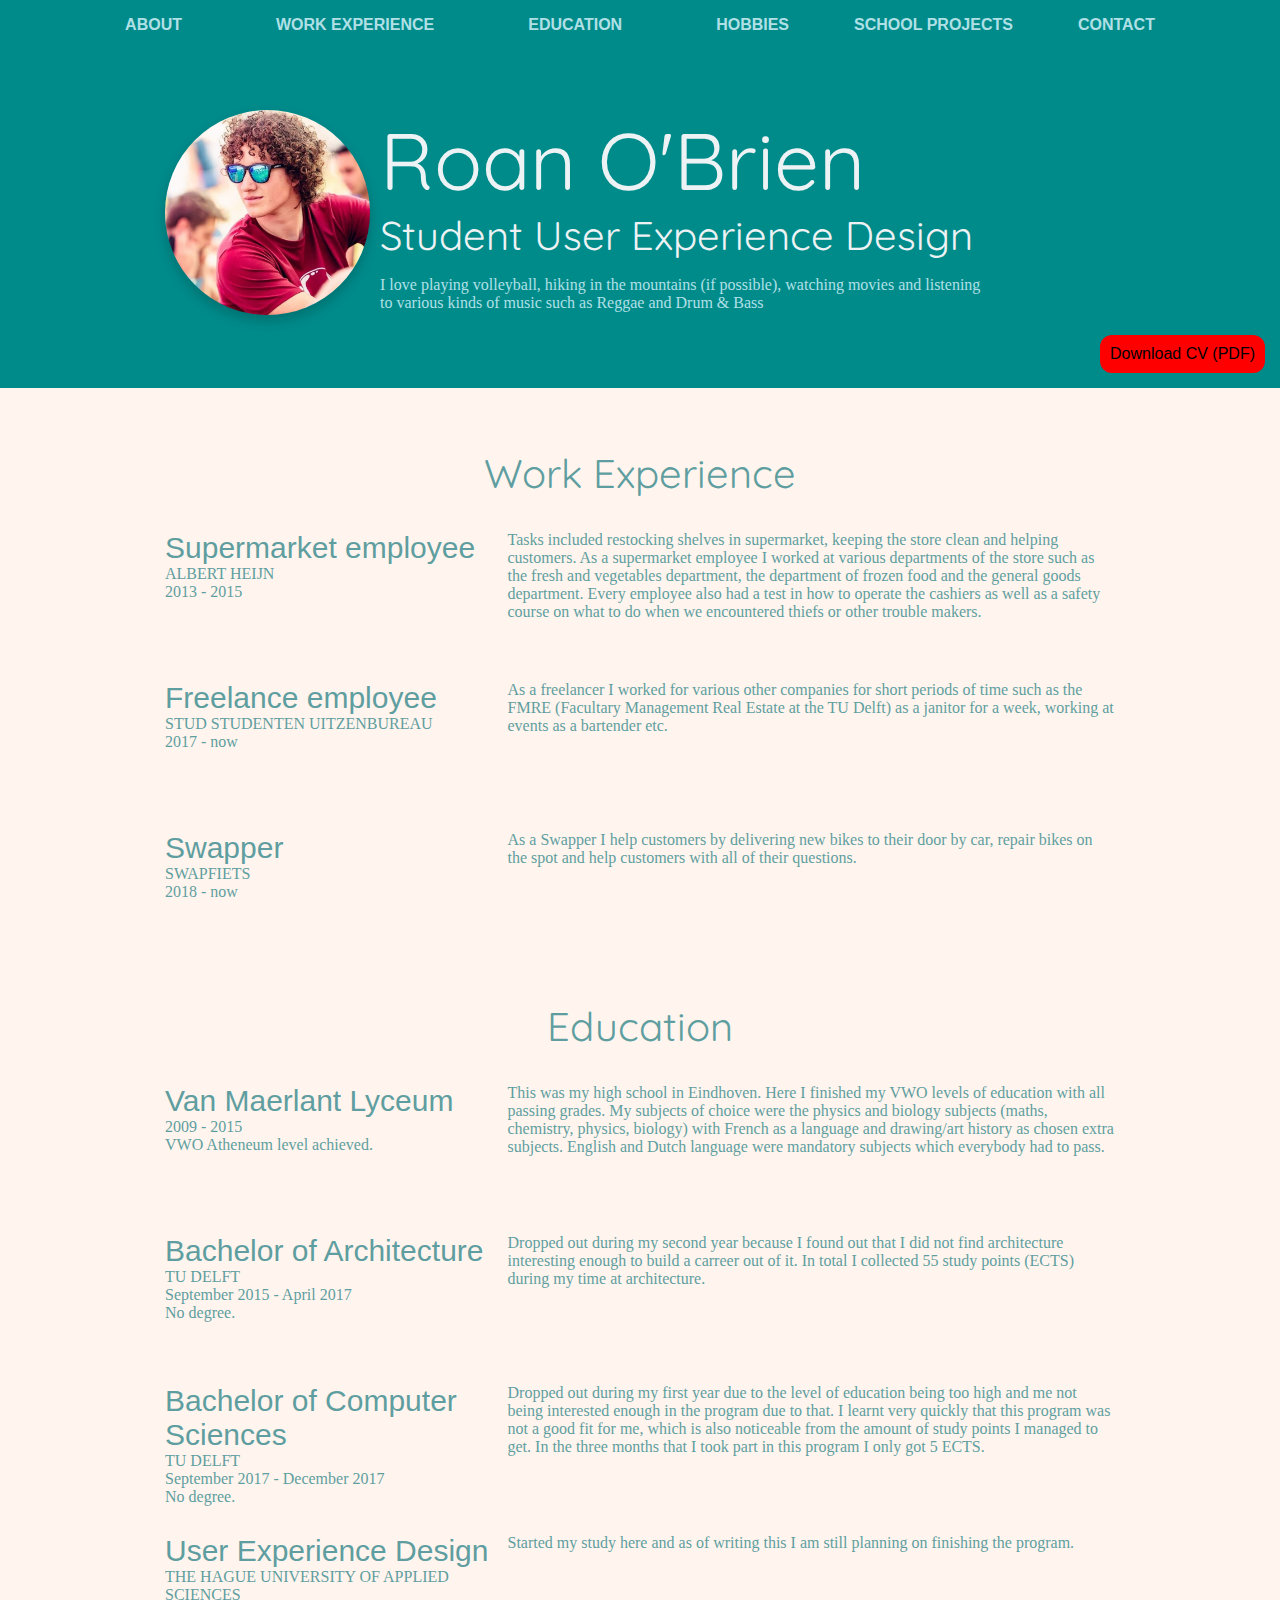
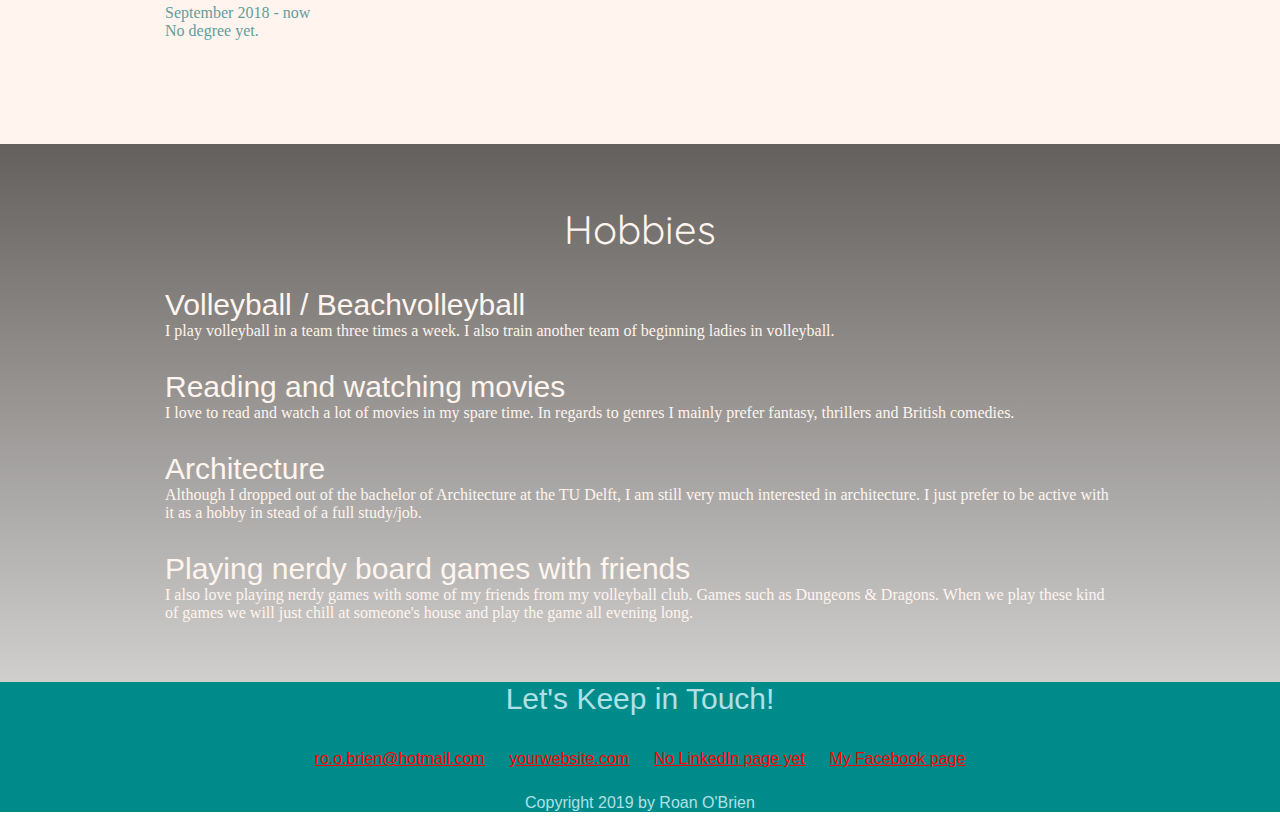
==== commit d82c04cc: "added a dropdown menu on the main page" ====
--- a/index.html
+++ b/index.html
@@ -6,6 +6,7 @@
     <meta name="viewport" content="width=device-width, initial-scale=1.0">
     <title>Roan O'Brien | Resume</title>
     <link href="https://fonts.googleapis.com/css?family=Kumar+One+Outline|Monoton|Tangerine" rel="stylesheet">
+    <link href="https://fonts.googleapis.com/css?family=Quicksand" rel="stylesheet">
     <link rel="stylesheet" href="css/styles.css">
 </head>
 
@@ -17,7 +18,15 @@
             <a href="#work">Work Experience</a>
             <a href="#education">Education</a>
             <a href="#hobbies">Hobbies</a>
-            <a href="projects.html" title="School projects">School projects</a>
+            <div class="dropdown">
+                <button class="dropbtn">School projects</button>
+                <div class="dropdown-content">
+                    <a href="projects.html#Design" title="Design & Creativity">Design &amp; Creativity</a>
+                    <a href="projects.html#Visual" title="Visual Skills">Visual Skills</a>
+                    <a href="projects.html#Bootcamp" title="Programming Bootcamp">Bootcamp</a>
+                    <a href="projects.html#Intro" title="Intro to UX">Intro to UX</a>
+                </div>
+            </div>
             <a href="#contact">Contact</a>
         </nav>
         <div class="content-wrap">
--- a/css/styles.css
+++ b/css/styles.css
@@ -71,9 +71,11 @@
     padding-right: 10%;
     padding-bottom: 20px;
 }
+
 .shadow {
-    box-shadow: 0px 6px 13px 0px rgba(0,0,0,0.2);
-}
+    box-shadow: 0px 6px 13px 0px rgba(0, 0, 0, 0.2);
+}
+
 .rounded {
     border-radius: 12px;
 }
@@ -99,10 +101,12 @@
     background: darkcyan;
     color: powderblue;
 }
+
 .header2 {
     background: seashell;
     color: powderblue;
 }
+
 footer {
     background: Darkcyan;
     color: powderblue;
@@ -119,6 +123,7 @@
     font-size: 55px;
     text-align: center;
 }
+
 .center-text {
     text-align: center;
     font-size: 55px;
@@ -188,10 +193,13 @@
     font-weight: bold;
     font-family: 'Arial', sans-serif;
     color: powderblue;
-    margin-right: 50px;
-}
+    margin-right: 25px;
+    margin-left: 25px;
+}
+
 nav a:hover {
     background: cadetblue;
+    box-shadow: 0px -3px 16px 0px rgba(0, 0, 0, 0.2);
 }
 
 nav img {
@@ -203,14 +211,16 @@
     background: seashell;
     color: darkcyan;
 }
+
 .nav2 a {
     color: darkcyan;
 }
+
 .nav2 a:hover {
     color: white;
 }
 
-.link-specific{
+.link-specific {
     display: inline-block;
     padding: 15px 20px;
     text-decoration: none;
@@ -223,17 +233,70 @@
     margin-top: 20px;
     margin-bottom: -20px;
 }
-.link-specific a{
+
+.link-specific a {
     color: seashell;
     text-decoration: none;
     background: darkcyan;
     padding: 10px;
     border-radius: 12px;
 }
+
 .link-specific a:hover {
     color: white;
     background: cadetblue;
 }
+
+/* Dropdown menu styles
+------------------------------------*/
+.dropbtn {
+    background-color: darkcyan;
+    color: powderblue;
+    padding: 16px;
+    font-size: 16px;
+    border: none;
+    font-weight: bold;
+    font-family: 'Arial', sans-serif;
+    text-transform: uppercase;
+}
+
+.dropdown {
+    position: relative;
+    display: inline-block;
+}
+
+.dropdown-content {
+    display: none;
+    position: absolute;
+    background-color: seashell;
+    width: 100%;
+    overflow: auto;
+    box-shadow: 0px 8px 16px 0px rgba(0, 0, 0, 0.2);
+    z-index: 1;
+}
+
+.dropdown-content a {
+    color: darkcyan;
+    padding: 15px 10px;
+    text-decoration: none;
+    display: block;
+}
+
+.dropdown-content a:hover {
+    background-color: powderblue;
+    margin-left: 0px;
+    margin-right: 0px;
+}
+
+.dropdown:hover .dropdown-content {
+    display: block;
+}
+
+.dropdown:hover .dropbtn {
+    background-color: cadetblue;
+    box-shadow: 0px -3px 16px 0px rgba(0, 0, 0, 0.2);
+}
+
 
 
 
@@ -278,13 +341,16 @@
 .design {
     background: seashell;
 }
+
 .visual {
     background: darkcyan;
     color: seashell;
 }
+
 .bootcamp {
     background: seashell;
 }
+
 .intro {
     background: darkcyan;
     color: seashell;
@@ -294,13 +360,13 @@
 ------------------------------------*/
 .pic-left {
     width: 48%;
-    box-shadow: 0px 8px 16px 8px rgba(0,0,0,0.2);
+    box-shadow: 0px 8px 16px 8px rgba(0, 0, 0, 0.2);
 }
 
 .pic-right {
     width: 48%;
     float: right;
-    box-shadow: 0px 8px 16px 8px rgba(0,0,0,0.2);
+    box-shadow: 0px 8px 16px 8px rgba(0, 0, 0, 0.2);
 }
 
 .pic-center {
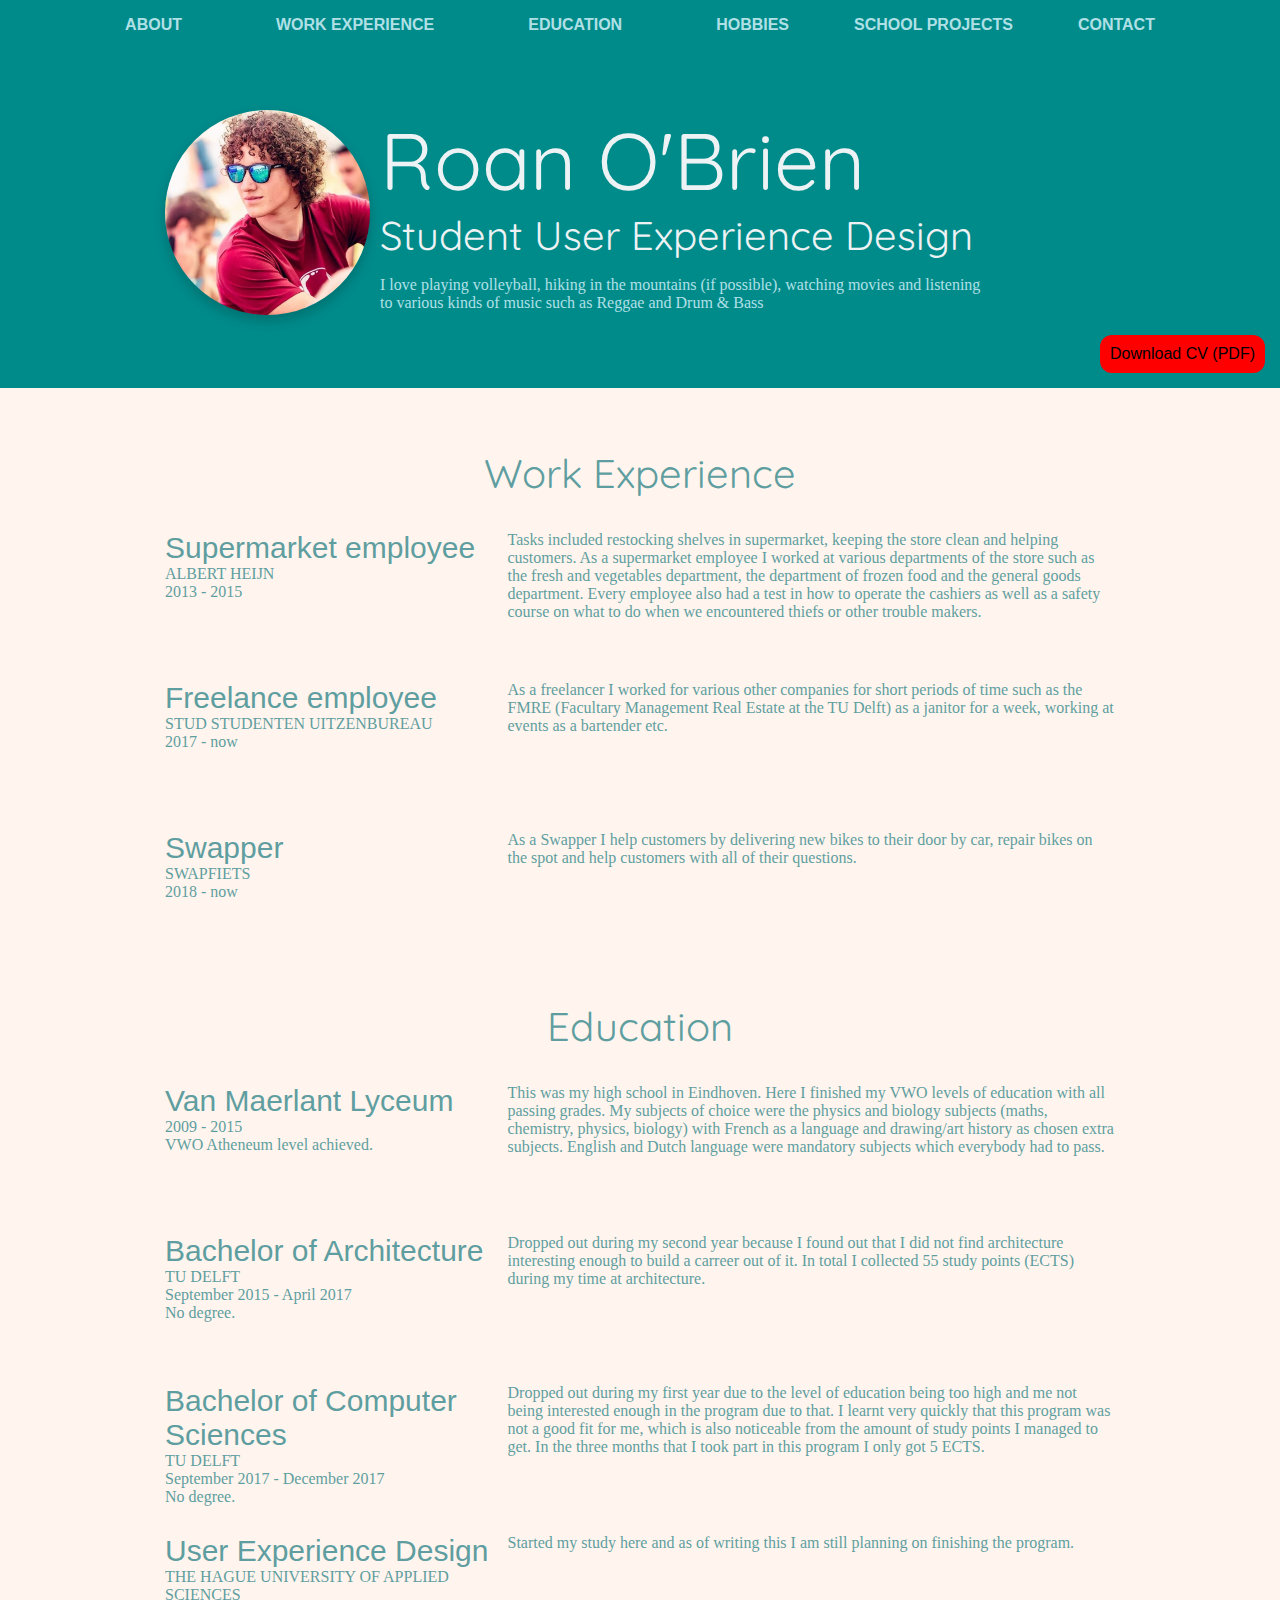
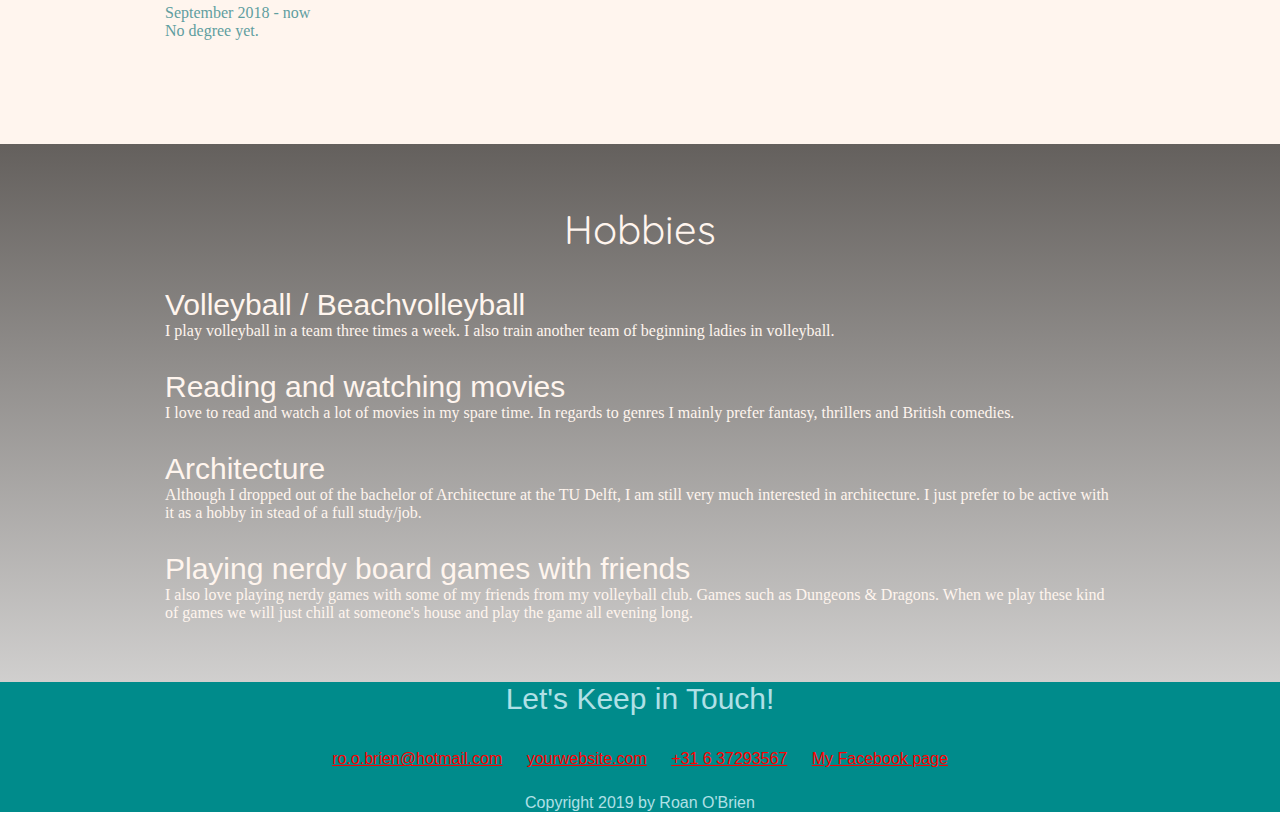
==== commit 9b7f40bf: "final stuff before deadline" ====
--- a/index.html
+++ b/index.html
@@ -162,7 +162,7 @@
         <div class="contact-info">
             <a href="mailto:ro.o.brien@hotmail.com">ro.o.brien@hotmail.com</a>
             <a href="http://yourwebsite.com" target="_blank">yourwebsite.com</a>
-            <a href="#" target="_blank">No LinkedIn page yet</a>
+            <a href="tel:+31637293567">+31 6 37293567</a>
             <a href="https://www.facebook.com/robo1357" target="_blank">My Facebook page</a>
         </div>
 
